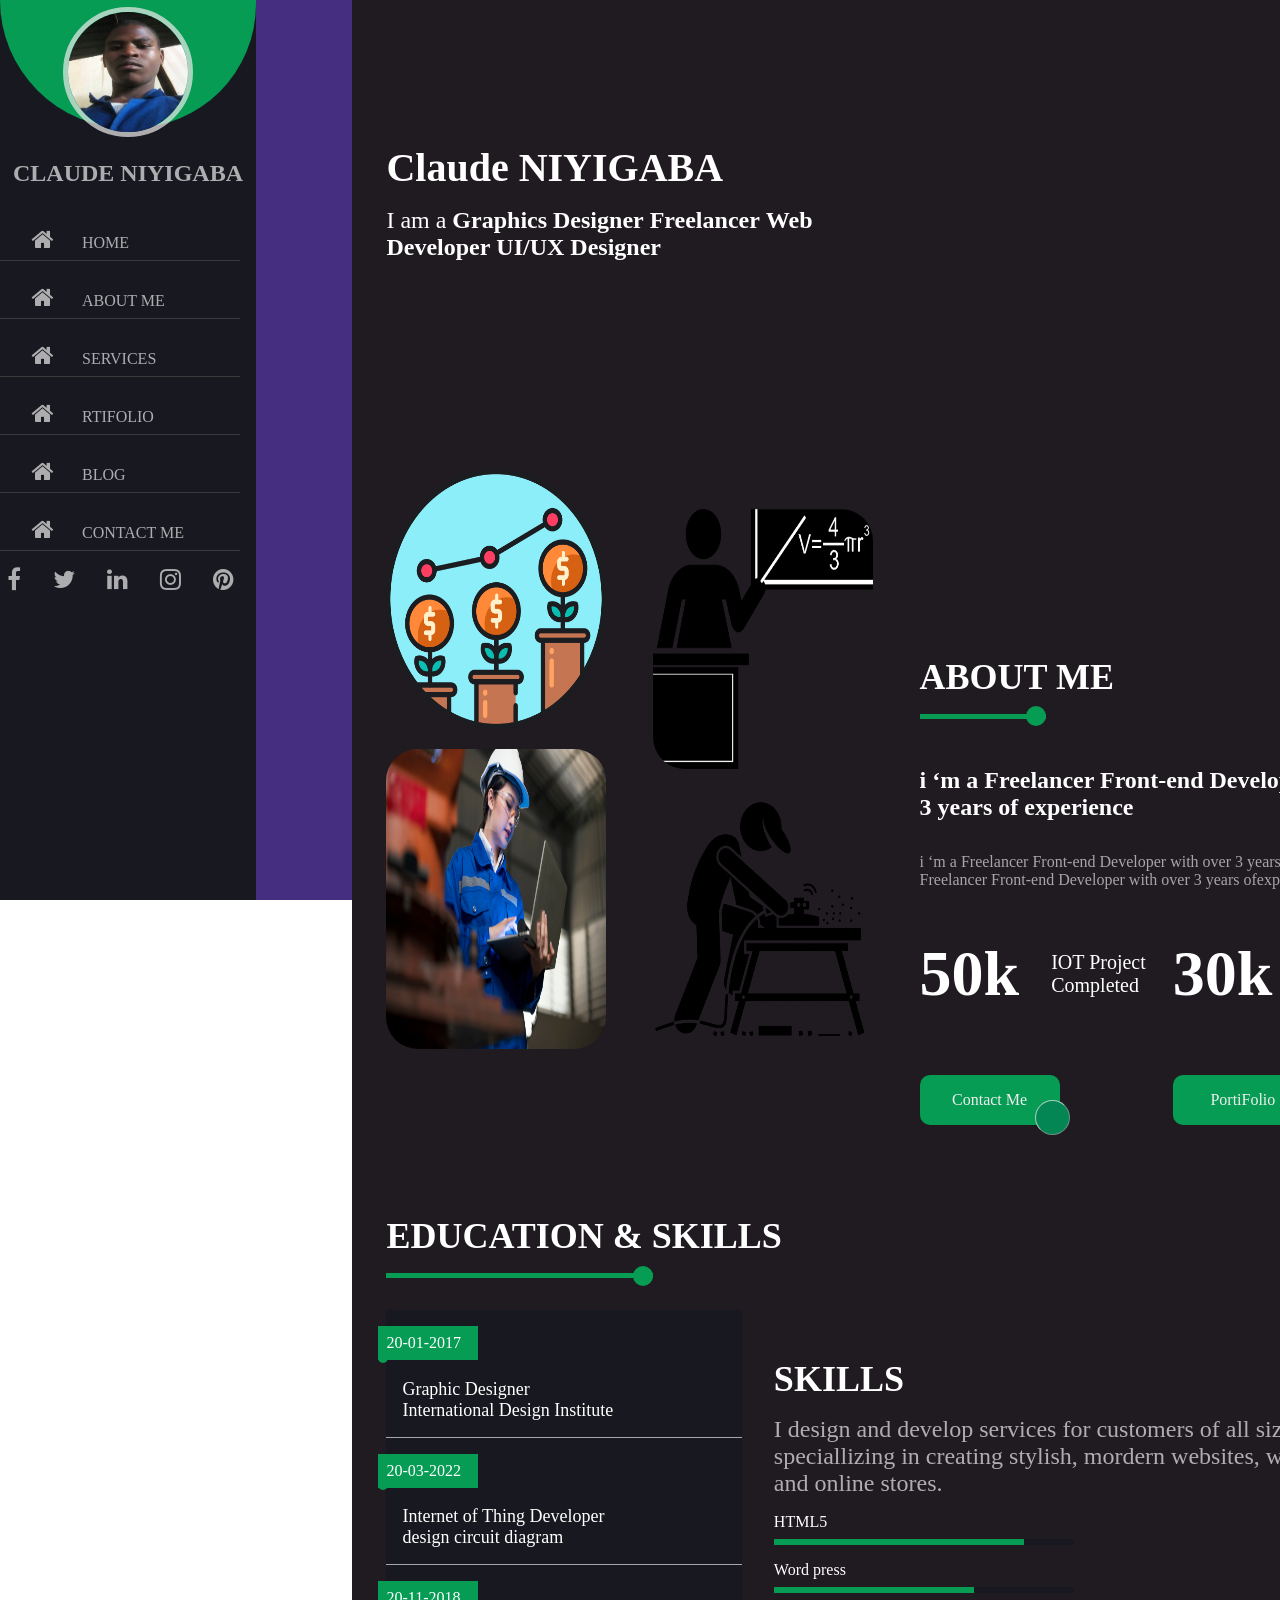
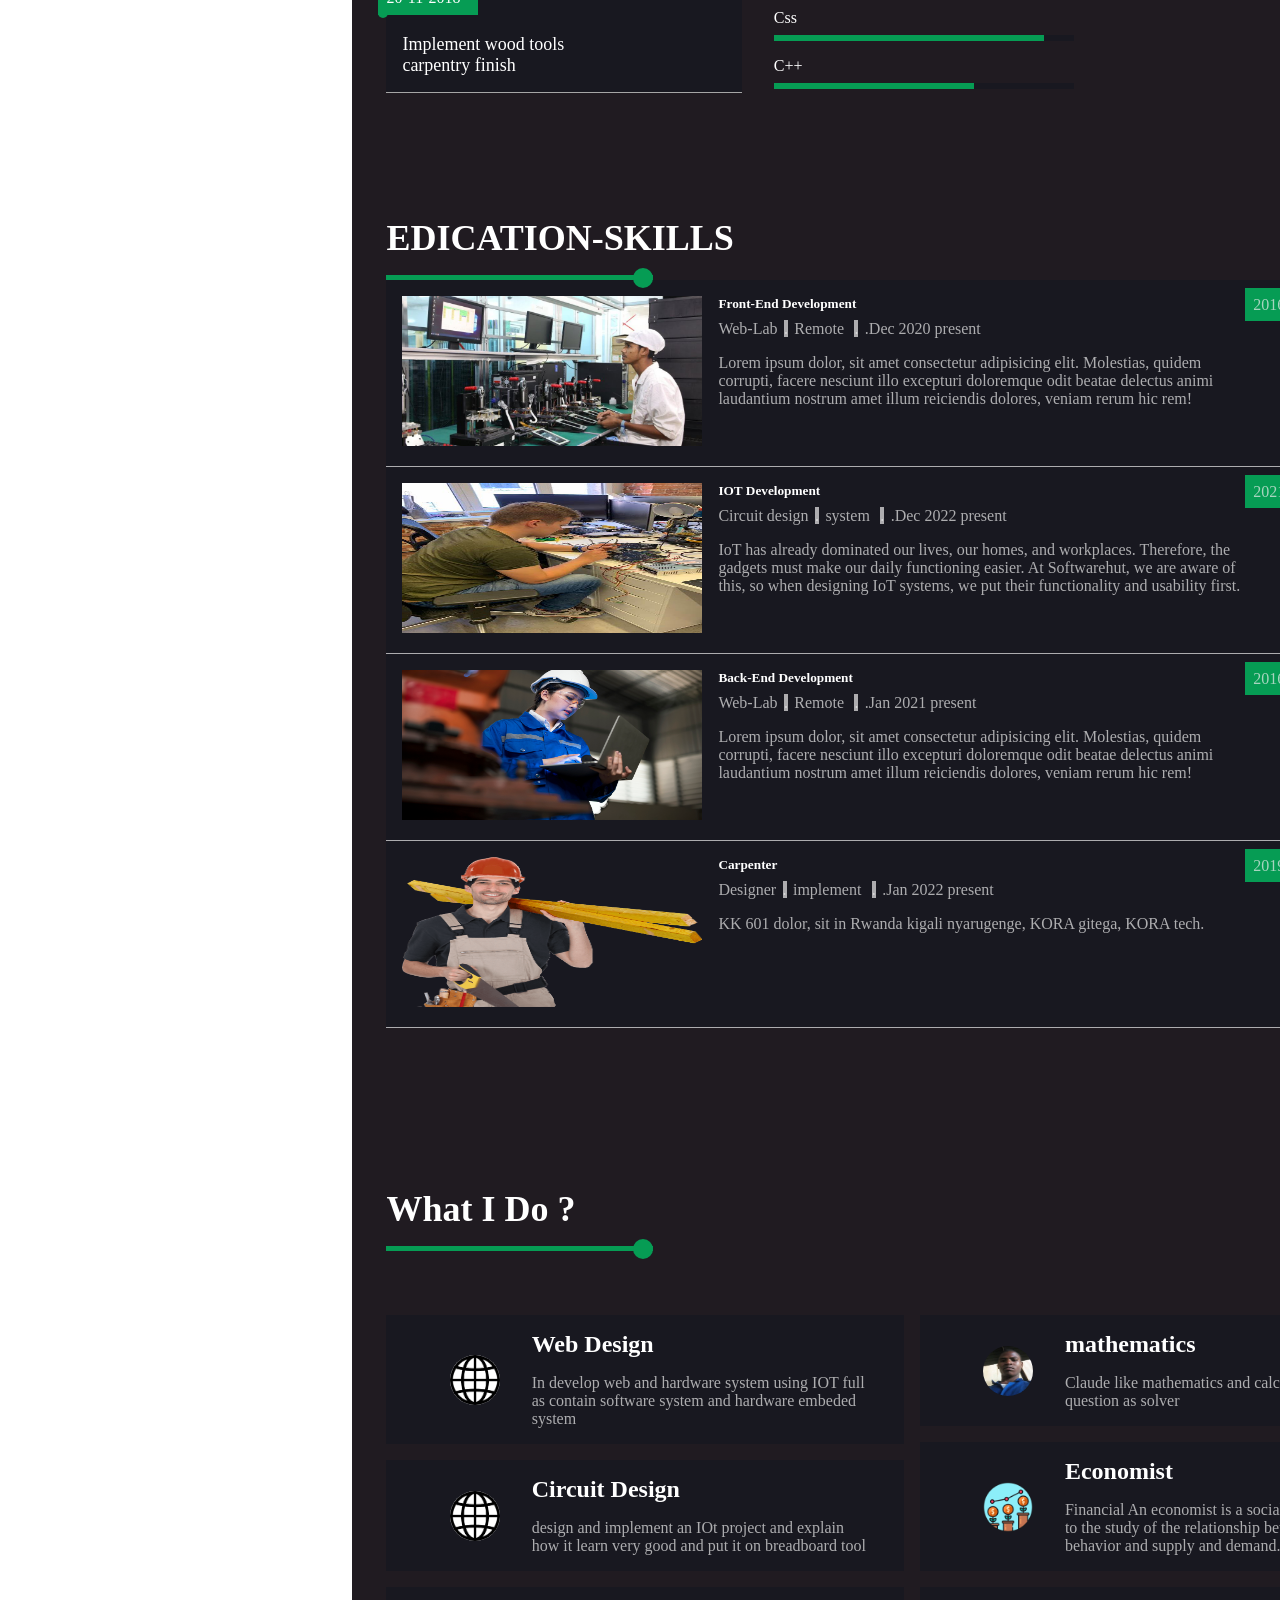
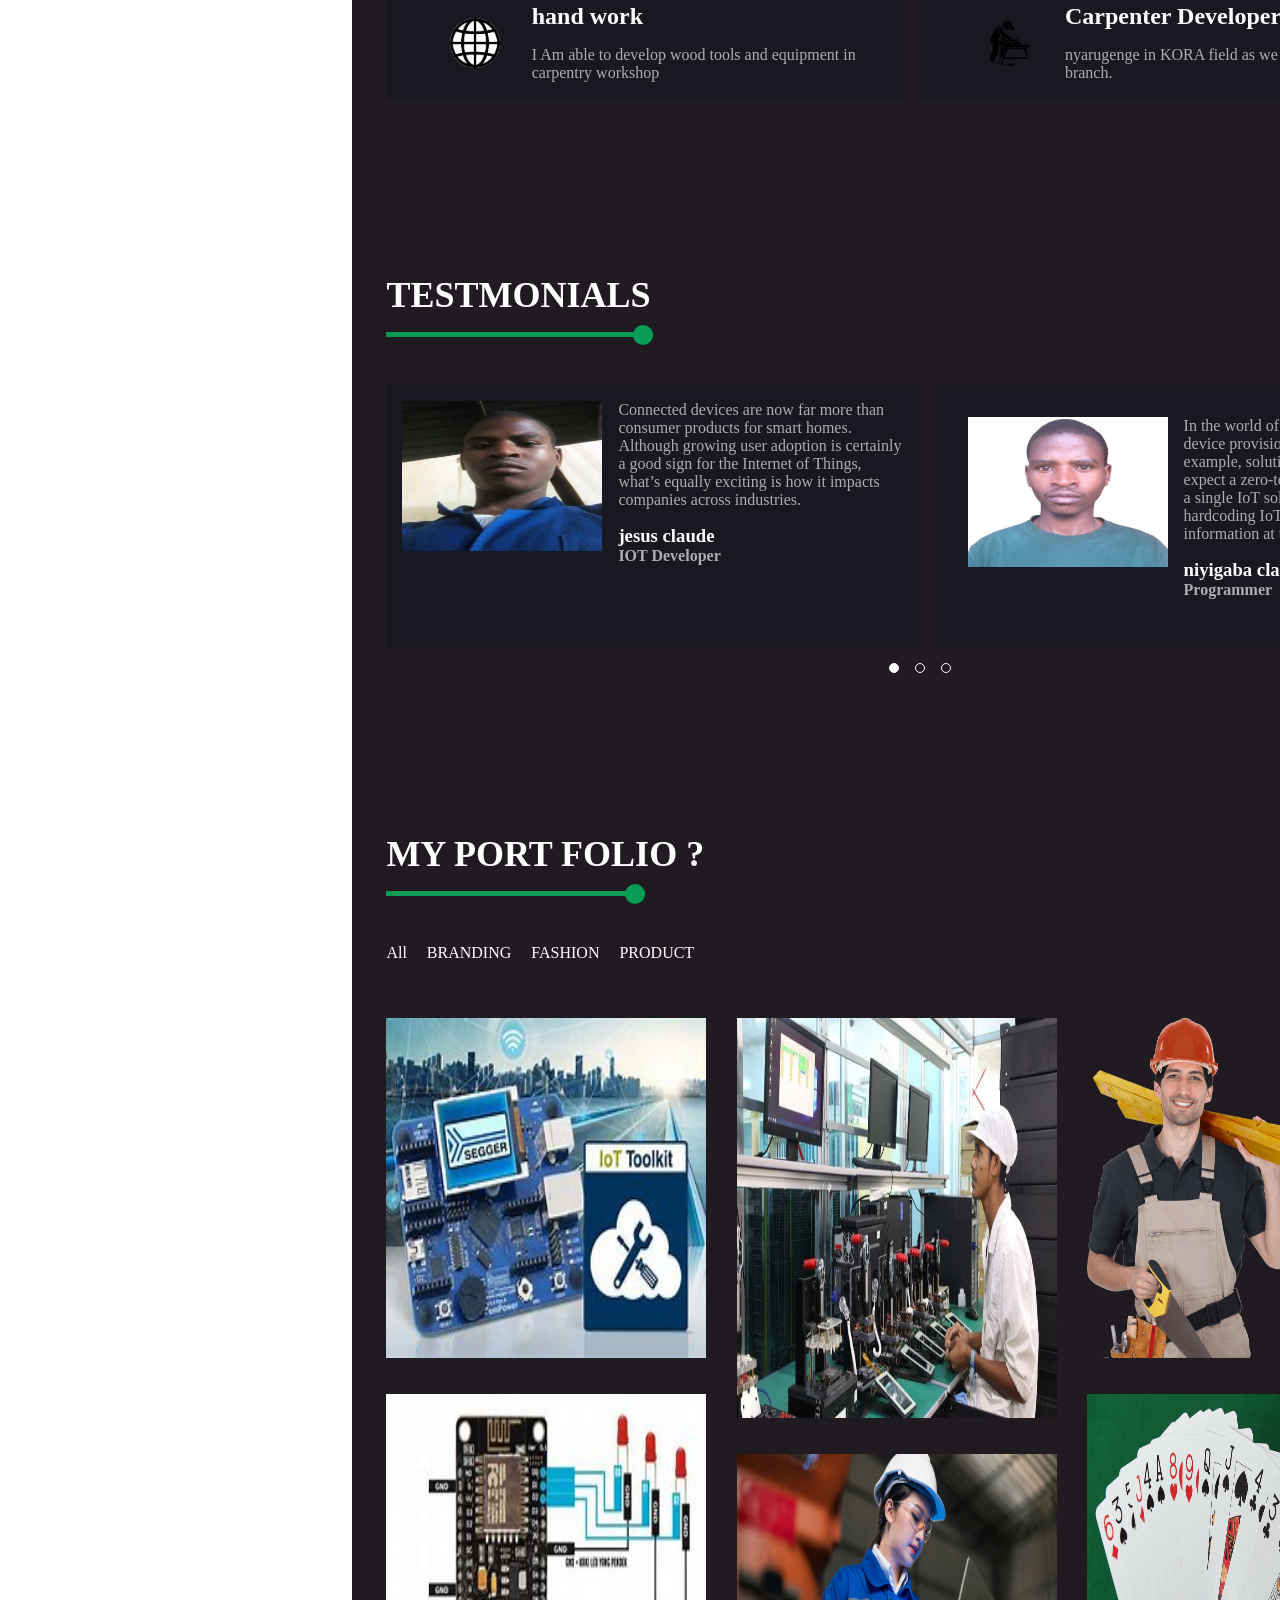
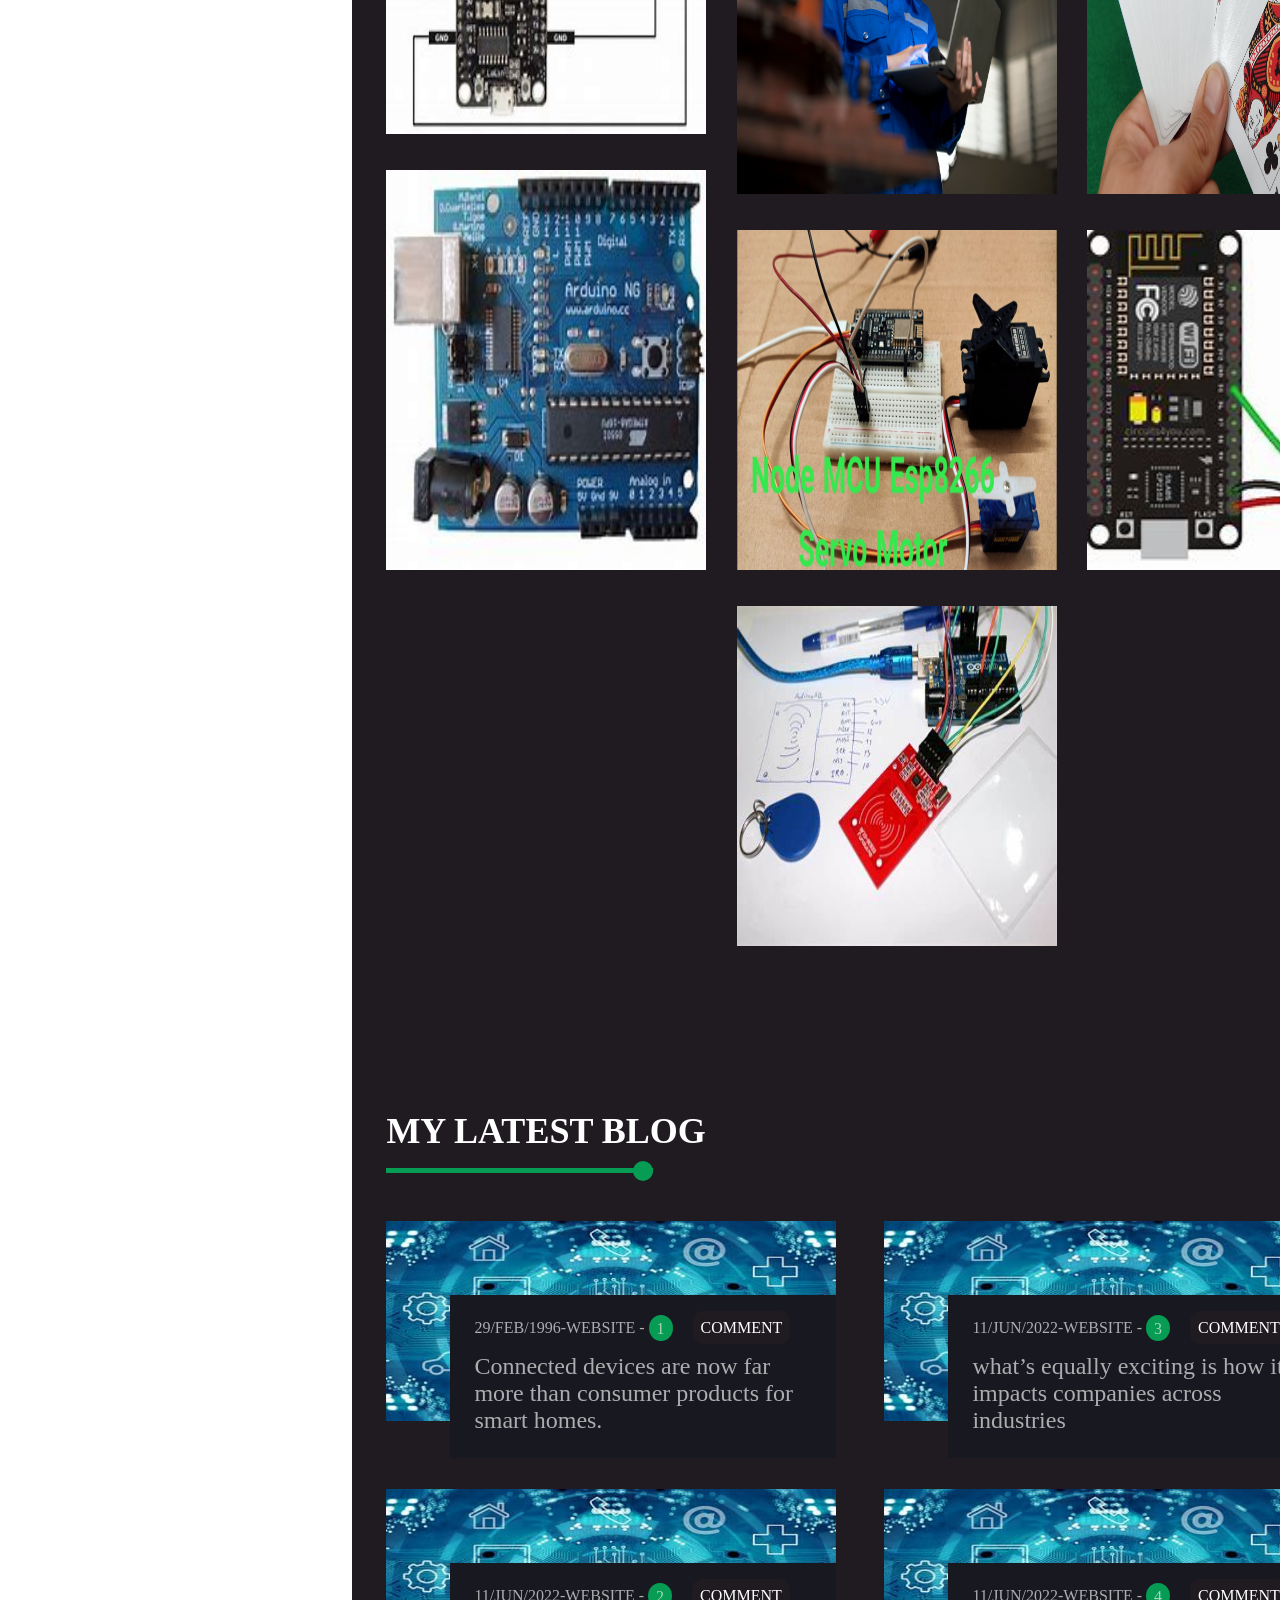
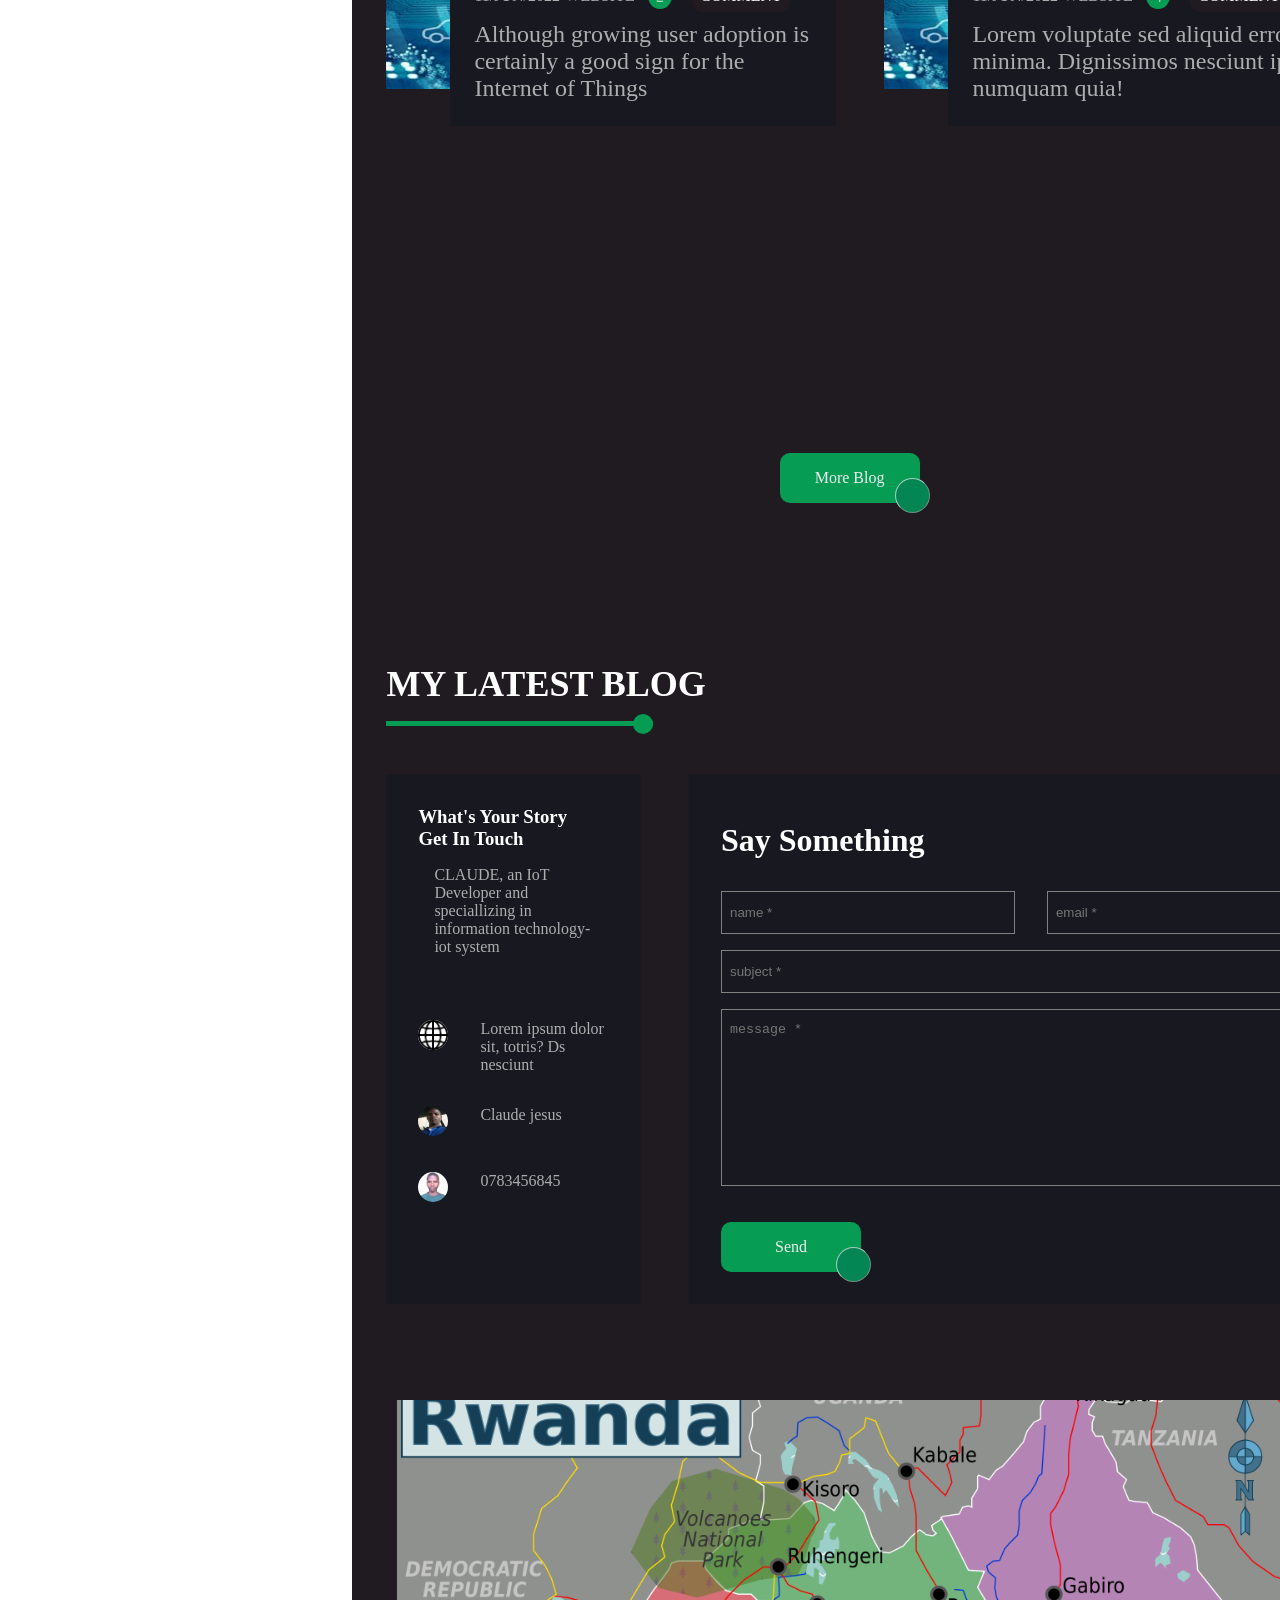
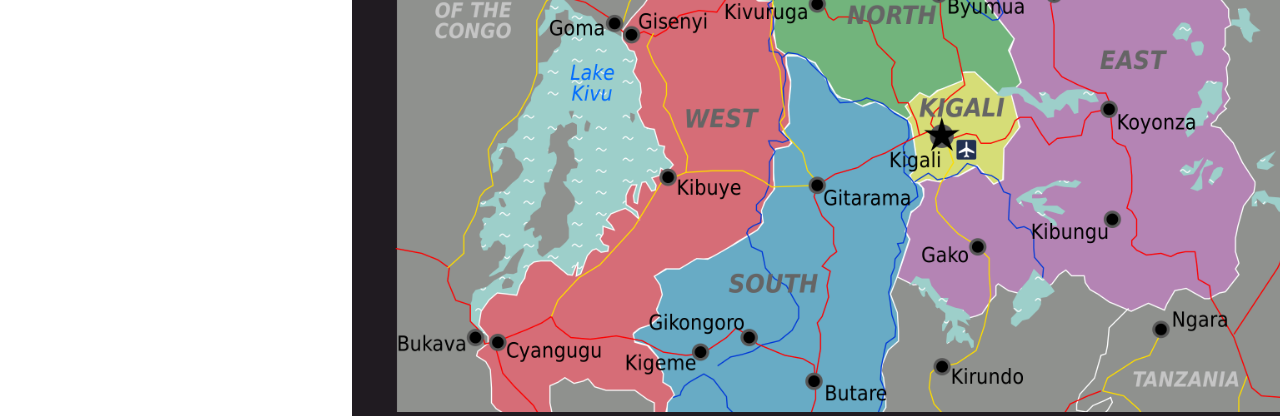
==== index.html @ 868ad2e8 "update cv" ====
<!DOCTYPE html>
<html lang="en">

<head>
    <meta charset="UTF-8">
    <meta http-equiv="X-UA-Compatible" content="IE=edge">
    <meta name="viewport" content="width=device-width, initial-scale=1.0">
    <link rel="stylesheet" href="https://cdnjs.cloudflare.com/ajax/libs/font-awesome/4.7.0/css/font-awesome.min.css">
    <link rel="stylesheet" href="./style.css">
    <title>Claude portifolio</title>
</head>

<body>
    <section class="all___Content__container">
        <aside class="sideBarContainer">
            <a href="#home___page">
            <div class="imageContainer">
                <img src="./resources/mmmm.jpg" alt="my profile" >
            </div>
           </a>
            <div class="profileName">
                <p>CLAUDE NIYIGABA</p>
            </div>
            <nav>
            <div class="homeButtonContainer menu">
                <a href="#home___page">
                    <i class="fa fa-home" style='font-size:24px'></i>
                    <span>HOME</span>
                </a>
            </div>
            <div class="homeButtonContainer menu">
                <a href="#about___page">
                    <i class="fa fa-home" style='font-size:24px'></i>
                    <span>ABOUT ME</span>
                </a>
            </div>
            <div class="homeButtonContainer menu">
                <a href="#whatIdo___page">
                    <i class="fa fa-home" style='font-size:24px'></i>
                    <span>SERVICES</span>
                </a>
            </div>
            <div class="homeButtonContainer menu">
                <a href="#myPortforial___page">
                    <i class="fa fa-home" style='font-size:24px'></i>
                    <span> RTIFOLIO</span>
                </a>
            </div>
            </div>
            <div class="homeButtonContainer menu">
                <a href="#my___blog">
                    <i class="fa fa-home" style='font-size:24px'></i>
                    <span>Blog</span>
                </a>
            </div>
            </div>
            <div class="homeButtonContainer menu">
                <a href="#contact_page">
                    <i class="fa fa-home" style='font-size:24px'></i>
                    <span>CONTACT ME</span>
                </a>
            </div>
        </nav>
        <nav>
            <div class="socialMediaContainer">
                <a href="#home___page" class="fa fa-facebook" title="join me with facebook"></a>
                <a href="#home___page" class="fa fa-twitter" title="join me with twitter"></a>
                <a href="#home___page" class="fa fa-linkedin" title="join me with linkedin"></a>
                <a href="#home___page" class="fa fa-instagram" title="join me with instagram"></a>
                <a href="#home___page" class="fa fa-pinterest" title="join me with pinterest"></a>
            </div>
        </nav>
        </aside>
        <section class="main___content">
             <!-- Home Section -->
            <section class="home--section" id="home___page">
                <div class="homePageContainer">
                    <div class="homeLeftContent">
                    
                        <div class="authorName">
                            <h1 class="mb-20">Claude <span>NIYIGABA</span></h1>
                        </div>
                        <div class="whatIdo">
                            <p class="cd-headline clip is-full-width">
                                <span>I am a </span>
                                <span class="cd-words-wrapper">
                                    <b class="is-visible">Graphics Designer</b>
                                    <b>Freelancer</b>
                                    <b>Web Developer</b>
                                    <b>UI/UX Designer</b>
                                </span>
                                </p>
                        </div>
                    
                    </div>
                   
                    
                </div>
            </section>
            <!-- About Me Section -->
            <section class="aboutMe--section-container" id="about___page">
                <section class="aboutMe--section">
                <div class="aboutMeLeftSide">
                    <div class="firstPart">
                        <img src="./resources/economy-growth.png" alt="Image1">
                        <img src="./resources/technology-iot.jpg" alt="Image2" id="has-high-height">
                    </div>
                    <div class="secondPart">
                        <img src="./resources/teacher-mathematic.webp" alt="Image3">
                        <img src="./resources/carpent_icon.png" alt="Image4">
                    </div>
                </div>
                <div class="aboutMeRightSide">
                <header>
                   <div class="headerContainer">
                     <h1>ABOUT ME</h1>
                     <div><div></div></div>
                   </div>
                </header>
                   <div class="aboutMeSecondHeading">
                    <p>i ‘m a Freelancer Front-end
                        Developer with over 3 years of experience</p>
                   </div>
                   <div class="aboutMeContent">
                    <p>i ‘m a Freelancer Front-end Developer with over 3 years ofexperience i ‘m a Freelancer Front-end Developer with over 3 years ofexperience</p>
                   </div>
                   <div class="completedProjectContainer">
                    <div class="fistProject cardContainer-completed">
                         <p class="number">
                            50k 
                         </p>
                         <p class="value">
                            IOT Project Completed
                         </p>
                    </div>
                    <div class="secondProject cardContainer-completed">
                        <p class="number">
                            30k 
                         </p>
                         <p class="value">
                            Circuit Design Completed
                         </p>
                    </div>

                   </div>
                   <div class="buttonsContainer">
                    <button class=" button" role="button">Contact Me</button>
                    <button class=" button" role="button">PortiFolio</button>
                   </div>
                </div>
            </section>

            <!-- ......About Me Sub-Section -->
            <section class="aboutMe--section-skills">
                <div class="headerContainer">
                    <h1>EDUCATION & SKILLS</h1>
                    <div><div></div></div>
                </div>
                <div class="skillsContentContainer">
                <div class="skill--LeftContentContainer">
                    <div class="dateAndTimeContainer">
                        <div class="dateAndTime">
                            <p>20-01-2017</p>
                            <div></div>
                        </div>
                        <div class="dateContentHeader">
                            <p class="header">Graphic Designer</p>
                            <p class="content">International Design Institute</p>
                        </div>
                    </div>
                    <div class="dateAndTimeContainer">
                        <div class="dateAndTime">
                            <p>20-03-2022</p>
                            <div></div>
                        </div>
                        <div class="dateContentHeader">
                            <p class="header">Internet of Thing Developer</p>
                            <p class="content">design circuit diagram</p>
                        </div>
                    </div>
                    <div class="dateAndTimeContainer">
                        <div class="dateAndTime">
                            <p>20-11-2018</p>
                            <div></div>
                        </div>
                        <div class="dateContentHeader">
                            <p class="header">Implement wood tools</p>
                            <p class="content">carpentry finish</p>
                        </div>
                    </div>
                </div>
                <div class="skill--RightContentContainer">
                    <h1 class="header">SKILLS</h1>
                     <p class="skillsContent">I design and develop services for customers of
                        all sizes, speciallizing in creating stylish,
                        mordern websites, web services and
                        online stores. 
                    </p>
                    <div class=" progressContainer" >
                        <p>HTML5</p>
                        <div><div  id="html5"></div></div>
                    </div>
                    <div class="progressContainer">
                        <p>Word press</p>
                        <div><div id="Wordpress"></div></div>
                    </div>
                    <div class=" progressContainer">
                        <p>Css</p>
                        <div><div id="Css"> </div></div>
                    </div>
                  
                    <div class=" progressContainer">
                        <p>C++</p>
                        <div><div id="JavaScript"></div></div>
                    </div>
                </div>
                </div>
            </section>
      <!-- ......About Me Sub-Section -->
      <section  class="aboutMe--section-edication">

        <div class="headerContainer">
            <h1>EDICATION-SKILLS</h1>
            <div><div></div></div>
          </div>
          <div class="aboutMeEdicationContent">
            <div class="card">
                <div class="leftAboutMeEdicationContainer">
                    <img src="./resources/iot_technician.jpg" alt="About Me image">
                </div>
                <div class="rightSideAboutMeEdicationContainer">
                    <div class="rightSideMainContent">
                        <h1>Front-End Development</h1>
                        <nav>
                            <div class="contentContainerApart1">
                                <span >Web-Lab</span><span class="divider">.</span><span>Remote</span> <span class="divider">.</span>.<span></span><span>Dec 2020 present</span>
                            </div>
                            <div class="contentContainerApart2">
                                <p>
                                    Lorem ipsum dolor, sit amet consectetur adipisicing elit. Molestias, quidem corrupti, facere nesciunt illo excepturi doloremque odit beatae delectus animi laudantium nostrum amet illum reiciendis dolores, veniam rerum hic rem!
                                </p>

                            </div>

                        </nav>
                    </div>
                    <article >
                        <span class="spanContainer">2016-2018</span>
                    </article>
                </div>
            </div>
          </div>
          <div class="aboutMeEdicationContent">
            <div class="card">
                <div class="leftAboutMeEdicationContainer">
                    <img src="./resources/Rectangle 31 (2).jfif" alt="About Me image">
                </div>
                <div class="rightSideAboutMeEdicationContainer">
                    <div class="rightSideMainContent">
                        <h1>IOT  Development</h1>
                        <nav>
                            <div class="contentContainerApart1">
                                <span >Circuit design</span><span class="divider">.</span><span>system</span> <span class="divider">.</span>.<span></span><span>Dec 2022 present</span>
                            </div>
                            <div class="contentContainerApart2">
                                <p>
                                    IoT has already dominated our lives, our homes, and workplaces. Therefore, the gadgets must make our daily functioning easier. At Softwarehut, we are aware of this, so when designing IoT systems, we put their functionality and usability first.
                                </p>

                            </div>

                        </nav>
                    </div>
                    <article >
                        <span class="spanContainer">2021-2022</span>
                    </article>
                </div>
            </div>
          </div>
          <div class="aboutMeEdicationContent">
            <div class="card">
                <div class="leftAboutMeEdicationContainer">
                    <img src="./resources/technology-iot.jpg" alt="About Me image">
                </div>
                <div class="rightSideAboutMeEdicationContainer">
                    <div class="rightSideMainContent">
                        <h1>Back-End Development</h1>
                        <nav>
                            <div class="contentContainerApart1">
                                <span >Web-Lab</span><span class="divider">.</span><span>Remote</span> <span class="divider">.</span>.<span></span><span>Jan 2021 present</span>
                            </div>
                            <div class="contentContainerApart2">
                                <p>
                                    Lorem ipsum dolor, sit amet consectetur adipisicing elit. Molestias, quidem corrupti, facere nesciunt illo excepturi doloremque odit beatae delectus animi laudantium nostrum amet illum reiciendis dolores, veniam rerum hic rem!
                                </p>

                            </div>

                        </nav>
                    </div>
                    <article >
                        <span class="spanContainer">2016-2019</span>
                    </article>
                </div>
            </div>
          </div>
          <div class="aboutMeEdicationContent">
            <div class="card">
                <div class="leftAboutMeEdicationContainer">
                    <img src="./resources/carpentry technician.png" alt="About Me image">
                </div>
                <div class="rightSideAboutMeEdicationContainer">
                    <div class="rightSideMainContent">
                        <h1>Carpenter</h1>
                        <nav>
                            <div class="contentContainerApart1">
                                <span >Designer</span><span class="divider">.</span><span>implement</span> <span class="divider">.</span>.<span></span><span>Jan 2022 present</span>
                            </div>
                            <div class="contentContainerApart2">
                                <p>
                                    KK 601 dolor, sit in Rwanda kigali nyarugenge, KORA gitega, KORA tech.
                                </p>

                            </div>

                        </nav>
                    </div>
                    <article >
                        <span class="spanContainer">2019-2020</span>
                    </article>
                </div>
            </div>
          </div>
          
        </section>
            </section>
            <!-- What I Do Section -->
            <section class="whatIDo--section-container" id="whatIdo___page">
         <header>
            <div class="headerContainer">
                <h1>What I Do ?</h1>
                <div><div></div></div>
            </div>
         </header>
         <section>
            <div class="whatIDoContentContainer">
              
                <div class="rightWhatIDo">
                    <div class="RightcontentContainer">
                   <div class="leftSide">
                    <div class="contentContainer">
                        <div class="iconConatiner">
                            <img src="./resources/myIcon.png" alt="my Icontainer">
                       </div>
                       <div>
                        <h1>Web Design</h1>
                        <p>In develop web and hardware system using IOT full as contain software system and hardware embeded system  </p>
                       </div>
                    </div>
                    <div class="contentContainer">
                        <div class="iconConatiner">
                            <img src="./resources/myIcon.png" alt="my Icontainer">
                       </div>
                       <div>
                        <h1>Circuit Design</h1>
                         <p>design and implement an IOt project and explain how it learn very good and put it on breadboard tool</p>
                        </div>
                    </div>
                    <div class="contentContainer">
                        <div class="iconConatiner">
                            <img src="./resources/myIcon.png" alt="my Icontainer">
                       </div>
                       <div>
                        <h1>hand work</h1>
                        <p>I Am able to develop wood tools and equipment in carpentry workshop</p>
                    </div>
                    </div>
                   </div>
                   <div class="rigthSide">
                    <div class="contentContainer">
                        <div class="iconConatiner">
                            <img src="./resources/mmmm.jpg" alt="my Icontainer">
                       </div>
                       <div>
                        <h1>mathematics </h1>
                        <p> Claude like mathematics and calculate all possible question as solver</p>
                    </div>
                    </div>
                    <div class="contentContainer">
                        <div class="iconConatiner">
                            <img src="./resources/economy-growth.png" alt="my Icontainer">
                       </div>
                       <div>
                        <h1>Economist</h1>
                        <p>Financial An economist is a social scientist devoted to the study of the relationship between human behavior and supply and demand. How It Works.
                             <!-- The study of economics is generally divided into two areas: microeconomics and macroeconomics. Microeconomics is the study of individual company and consumer behavior. -->
                            </p>
                    </div>
                    </div>
                    <div class="contentContainer">
                        <div class="iconConatiner">
                            <img src="./resources/carpent_icon.png" alt="my Icontainer">
                       </div>
                       <div>
                        <h1>Carpenter Developer</h1>
                        <p>nyarugenge in KORA field as we work with gisozi branch.</p>
                    </div>
                    </div>
                   </div>
                   

                </div>
                </div>
            </div>
            <section class="whatIDo--Tesmony">
                <div class="testmony">
                    <header>
                        <div class="headerContainer">
                            <h1>TESTMONIALS</h1>
                            <div><div></div></div>
                        </div>
                    </header>
                    <section class="testmonialContainer" >
                        <div class="leftTestmonialContent">
                                 <div class="imageTestMonialContainer">
                                     <img src="./resources/mmmm.jpg" alt="Tetmonial Image">

                                 </div>
                                 <div class="testMonialContetContainer">
                                    <!-- <p>Lorem, ipsum dolor sit amet consectetur adipisicing elit. Possimus et explicabo magnam nobis iste, necessitatibus hic inventore obcaecati harum, ratione non reiciendis.</p> -->
                                    <p>Connected devices are now far more than consumer products for smart homes. Although growing user adoption is certainly a good sign for the Internet of Things, what’s equally
                                         exciting is how it impacts companies across industries.</p>
                                    <h3>jesus claude</h3>
                                    <h4>IOT Developer</h4>
                                 </div>
                        </div>
                        <div class="rightTesmonialConent">
                            <div class="leftTestmonialContent">
                                <div class="imageTestMonialContainer">
                                    <img src="./resources/iot programmer.jpeg" alt="Tetmonial Image">

                                </div>
                                <div class="testMonialContetContainer">
                                   <p>In the world of IoT, there’re many device provisioning scenarios. For example, solution providers would expect a zero-touch provisioning to a single IoT
                                     solution without hardcoding IoT Hub connection information at the factory.</p>
                                   <h3>niyigaba claude</h3>
                                   <h4>Programmer</h4>
                                </div>
                       </div>
                        </div>
                    </section>

                </div>
                <div class="controlButtons">
                    <div class="firstTestmony navigation"></div>
                    <div class="secondTestmony navigation"></div>
                    <div class="thirdTestmony navigation"></div>

                </div>
            </section>
         </section>
           </section>
           <!-- PortFoliar Section -->
           <section class="MyPortiforial--section-container" id="myPortforial___page">
            <header>
                <div class="headerContainer">
                    <h1>MY PORT FOLIO ?</h1>
                    <div><div></div></div>
                </div>
             </header>
             <section>
                <nav id="portfoliarNavigation" >
                    <a href="#all">All</a>
                    <a href="#branding">BRANDING</a>
                    <a href="#">FASHION</a>
                    <a href="#">PRODUCT</a>
                </nav>

                <div class="portfoliaContentContainer" id="all">
                    <div class="firstConternt" id="firstContentContiner">
                       <div class="imagePortiforialContainer longLenht">
                        <img src="./resources/tool.jfif" alt="my Image">
                       </div>
                       <div class="imagePortiforialContainer ">
                        <img   src="./resources/nodemcu.jfif" alt="my Image" >
                       </div>
                       <div class="imagePortiforialContainer ">
                        <img src="./resources/arduino.jfif" alt="my Image" style="height: 400px;">
                       </div>
                    </div>
                    <div class="firstConternt">
                        <div class="imagePortiforialContainer ">
                         <img src="./resources/iot_technician.jpg" alt="my Image" style="height: 400px;">
                        </div>
                        <div class="imagePortiforialContainer ">
                         <img src="./resources/technology-iot.jpg" alt="my Image">
                        </div>
                        <div class="imagePortiforialContainer ">
                            <img src="./resources/servo.jfif" alt="my Image">
                           </div>
                        <div class="imagePortiforialContainer ">
                         <img    src="./resources/rfid.jfif" alt="my Image" class="longLenht">
                        </div>
                     </div>
                     <div class="firstConternt">
                        <div class="imagePortiforialContainer ">
                         <img    src="./resources/carpentry technician.png" alt="my Image" >
                        </div>
                        <div class="imagePortiforialContainer longLenht">
                         <img src="./resources/play card.jfif" alt="my Image" style="height: 400px;">
                        </div>
                        <div class="imagePortiforialContainer ">
                         <img src="./resources/dht.jfif" alt="my Image" >
                        </div>
                     </div>
                </div>

             </section>
           </section>
           <!-- Latest Blog Section -->
           <section class="myLatestBrog--section-container" id="my___blog">
            <header>
                <div class="headerContainer">
                    <h1>MY LATEST BLOG</h1>
                    <div><div></div></div>
                </div>
             </header>
             <section class="blog--content-container">
              <div class="BlogContentContainer">
                <div class="leftPart">
                <div class="imageBlogContainer">
                    <img src="./resources/iot.jfif" alt="blogImage Content">
                    <div class="contentBlogContainer">
                        <p>29/FEB/1996-WEBSITE - <span class="numberOfComent">1</span>  <span class="comment"> COMMENT </span></p>
                        <p class="blogContent">Connected devices are now far more than consumer products for smart homes.</p>
                    </div>
                </div>
                <div class="imageBlogContainer">
                    <img src="./resources/iot.jfif" alt="blogImage Content">
                    <div class="contentBlogContainer">
                        <p>11/JUN/2022-WEBSITE - <span class="numberOfComent">2</span>  <span class="comment"> COMMENT </span></p>
                        <p class="blogContent"> Although growing user adoption is certainly a good sign for the Internet of Things</p>
                    </div>
                </div>
            </div>
            <div class="rightPart">
                <div class="imageBlogContainer">
                    <img src="./resources/iot.jfif" alt="blogImage Content">
                    <div class="contentBlogContainer">
                        <p>11/JUN/2022-WEBSITE - <span class="numberOfComent">3</span>  <span class="comment"> COMMENT </span></p>
                        <p class="blogContent"> what’s equally exciting is how it impacts companies across industries</p>
                    </div>
                </div>
                <div class="imageBlogContainer">
                    <img src="./resources/iot.jfif" alt="blogImage Content">
                    <div class="contentBlogContainer">
                        <p>11/JUN/2022-WEBSITE - <span class="numberOfComent">4</span>  <span class="comment"> COMMENT </span></p>
                        <p class="blogContent">Lorem   voluptate sed aliquid error minima. Dignissimos nesciunt ipsa numquam quia!</p>
                    </div>
                </div>
            </div>
                
              </div>
            
          </div>
             </section>
             <div class="buttonBlogContainer">
                <div class="buttonsContainer">
                    <button class=" button" role="button">More Blog</button>
                   </div>
             </div>

           </section>
           <!-- Contant Me Section -->
           <section class="contact--section-container" id="contact_page" >
            <header >
                <div class="headerContainer">
                    <h1>MY LATEST BLOG</h1>
                    <div><div></div></div>
                </div>
             </header>
          <section class="contact--container">
             <article>
               <div class="headerContentArticle">
                <h3>What's Your Story</h3>
                <h3>Get In Touch</h3>
               </div>
               <div class="firstContentContainer">
                <p>CLAUDE, an IoT Developer and speciallizing in information technology-iot system
                </p> 
               </div>
               <div class="secondContentContainer">
                <div class="menuContent">
                <div class="iconContactContainer">
                    <img src="./resources/myIcon.png" alt="Icon">
                </div>
                <div class="asideContactContainer">
                    <p>Lorem ipsum dolor sit,   totris? Ds nesciunt</p>

               </div>
            </div>
            <div class="menuContent">
                <div class="iconContactContainer">
                    <img src="./resources/mmmm.jpg" alt="Icon">
                </div>
                <div class="asideContactContainer">
                    Claude jesus
                </div>
            </div>
            <div class="menuContent">
                <div class="iconContactContainer">
                    <img src="./resources/iot programmer.jpeg" alt="Icon">
                </div>
                <div class="asideContactContainer">
                   0783456845
                </div>
            </div>
               </div>
             </article>

             <aside>
                <h1>Say Something</h1>

                <form action="#home__page">
                    <div class="basicAdress">
                        <div class="fullName">
                            <input type="text" name="fullName" id="fullName" placeholder="name *">
                        </div>
                        <div class="email">
                            <input type="email" name="email" id="email" placeholder="email *">
                        </div>
                    </div>
                    <div class="subject">
                        <input type="text" name="subject" id="subject" placeholder="subject *" >
                    </div>

                    <div class="textMessage">
                        <textarea name="textMessage" id="textMessage" cols="30" rows="10" placeholder="message *"></textarea>
                    </div>
                    <div class="buttonsContainer">
                      
                        <button class=" button" role="button">Send </button>
                
                    </div>

                </form>
             </aside>
            </section>

             <section class="mapContainer">
            
                  <div class="mapContentContainer">
                    <img src="./resources/2560px-Map_of_Rwanda.svg.png" alt="map container">
                  </div>
                </frame>
             </section>
           </section>


    </section>
</body>
<script src="./index.js"></script>

</html>
---- style.css ----
/*===== GOOGLE FONTS =====*/
@import url("https://fonts.googleapis.com/css2?family=Poppins:wght@400;500;600&display=swap");

/*===== VARIABLES CSS =====*/

:root {
  --header-height: 3rem;
  /*========== Colors ==========*/
  --primary-color: #069c54;
  --primary-color-alt: #048654;
  --bg__dark_primary: #181820;
  --bg__dark_secondary: #201b21;
  --text-color-dark: rgba(237, 236, 236, 0.7);
  --text-pick-color: #fff;
  --text-color-light: #a6a6a6;
  --background-color: #fbfefd;
  --border-dark-color: rgba(75, 75, 75, 0.7);
  --hovering-text-color: ##ffffff;

  /*========== Font and typography ==========*/
  --body-font: "Poppins", sans-serif;
  --biggest-font-size: 2rem;
  --h1-font-size: 1.5rem;
  --h2-font-size: 1.25rem;
  --h3-font-size: 1rem;
  --normal-font-size: 0.938rem;
  --small-font-size: 0.813rem;
  --smaller-font-size: 0.75rem;

  /*========== Font weight ==========*/
  --font-medium: 500;
  --font-semi-bold: 600;

  /*========== Margenes ==========*/
  --mb-1: 0.5rem;
  --mb-2: 1rem;
  --mb-3: 1.5rem;
  --mb-4: 2rem;
  --mb-5: 2.5rem;
  --mb-6: 3rem;

  /*========== z index ==========*/
  --z-tooltip: 10;
  --z-fixed: 100;
}

@media screen and (min-width: 768px) {
  :root {
    --biggest-font-size: 4rem;
    --h1-font-size: 2.25rem;
    --h2-font-size: 1.5rem;
    --h3-font-size: 1.25rem;
    --normal-font-size: 1rem;
    --small-font-size: 0.875rem;
    --smaller-font-size: 0.813rem;
  }
}

/*========== BASE ==========*/
*,
::before,
::after {
  box-sizing: border-box;
  margin: 0%;
  padding: 0%;
  text-decoration: none;
}

html {
  scroll-behavior: smooth;
  overflow-x:hidden; overflow-y: scroll;
}

/*Design layout schema*/

.all___Content__container { 
 display: grid;
 grid-template-columns: 1fr 4fr;
 width: 100%;
 height: 100vh;
 gap: 3rem;
 background-color:rgb(69, 45, 128);
}

/*Side bar Container */

.sideBarContainer {
  width: 20%;
  background-color: var(--bg__dark_primary);
  color: var(--text-color-dark);
  padding: 0rem 0rem 1rem 0rem;
  height: 100vh;
  position:fixed;
}

.imageContainer {
  background-color: var(--primary-color);
  display: flex;
  justify-content: center;
  align-items: center;
  border-radius: 0px 0px 182px 188px;
  padding: 4rem 0rem;
  position: relative;
}
.imageContainer img {
  width: 130px;
  height: 130px;
  border-radius: 50%;
  border: 5px solid var(--text-color-dark);
  position: absolute;
  /* left: 26.01%;
right: 29.82%; */
  top: 5.73%;
  bottom: 76.95%;
}
.profileName {
  display: flex;
  justify-content: center;
  align-items: center;
  padding: 2rem 0rem;
}
.profileName p {
  font-size: x-large;
  font-weight: 900;
}
.menu {
  display: flex;
  flex-direction: column;
}
.menu a {
  color: var(--text-color-dark);
  margin-bottom: 1rem;
  padding: 0.5rem 2rem;
  text-transform: uppercase;
  text-decoration: none;
  border-bottom: 1px solid var(--border-dark-color);
}
.menu a:hover {
  background-color: var(--bg__dark_secondary);
  color: var(--primary-color);
}

.menu a span {
  margin-left: 1.5rem;
}
.socialMediaContainer {
  display: flex;
  justify-content: center;
  align-items: center;
  gap: 1rem;
}
.socialMediaContainer .fa {
  font-size: 1.5rem;
  text-decoration: none;
  color: var(--text-color-dark);
}
.socialMediaContainer .fa:hover {
  background-color: var(--text-color-dark);
  border-radius: 50%;
  color: var(--primary-color);
  padding: 0.5rem;
}

/*HOME SECTION CSS
===================================================
===========================================================*/
/*HOME Left Side Css Design*/
.main___content {
  width: 80%;
  scroll-behavior: none;
  padding-left: 2.5%;
  margin-left: 22rem;
  
  background-color: var(--bg__dark_secondary);
}
.home--section .homePageContainer {
  display: grid;
  grid-template-columns: 1fr 1fr;
}
.homeLeftContent {
  padding: 8rem 0rem;
  color: var(--text-pick-color);
}
.homeLeftContent .wellcomeNote {
  font-size: 1.5rem;
  margin-top: 2rem;
  padding: 1rem 0rem;
  font-weight: 700;
}
.homeLeftContent .authorName {
  font-size: 2.5rem;
  padding: 1rem 0rem;
  font-weight: 900;
}
.homeLeftContent .whatIdo {
  font-size: 1.5rem;
}

.homeLeftContent .homeContentDescreption p {
  padding: 2rem 0rem;
  font-size: 1.3rem;
}

/* CSS Button Design*/
.button {
  all: unset;
  width: 100px;
  height: 30px;
  font-size: 16px;
  background: transparent;
  border: none;
  position: relative;
  color: #f0f0f0;
  cursor: pointer;
  z-index: 1;
  padding: 10px 20px;
  display: flex;
  align-items: center;
  justify-content: center;
  white-space: nowrap;
  user-select: none;
  -webkit-user-select: none;
  touch-action: manipulation;
}

.button::after,
.button::before {
  content: "";
  position: absolute;
  bottom: 0;
  right: 0;
  z-index: -99999;
  transition: all 0.4s;
}

.button::before {
  transform: translate(0%, 0%);
  width: 100%;
  height: 100%;
  background: var(--primary-color);
  border-radius: 10px;
}

.button::after {
  transform: translate(10px, 10px);
  width: 35px;
  height: 35px;
  background: var(--primary-color-alt);
  backdrop-filter: blur(5px);
  -webkit-backdrop-filter: blur(5px);
  border-radius: 50px;
  border: 1px outset var(--text-color-dark);
}

.button:hover::before {
  transform: translate(5%, 20%);
  width: 110%;
  height: 110%;
}

.button:hover::after {
  border-radius: 10px;
  transform: translate(0, 0);
  width: 100%;
  height: 100%;
}

.button:active::after {
  transition: 0s;
  transform: translate(0, 5%);
}
/*HOME Right Side Css Design*/
.homeRightContainer .toggleChangeThem {
  display: flex;
  justify-content: end;
  align-items: flex-end;
  /* width: 50px;
    height: 50px; */
}
.homeRightContainer .toggleChangeThem .iconContainerMoon {
  background-color: var(--text-color-light);
  margin: 3rem 3rem 2rem 1rem;
  display: flex;
  justify-content: center;
  align-items: center;
  border-radius: 50%;
  padding: 1rem;
  width: 50px;
  height: 50px;
  position: relative;
  top: -400px;
}
.homeRightContainer .backgroundImageContainer img {
  width: 500px;
  height: 500px;
  border-radius: 50%;
  position: absolute;
  bottom: 40px;
  right: -60px;
 
}
/*ABOUT ME SECTION CSS
===================================================
===========================================================*/
/*About Me Left Side Css Design*/
.aboutMe--section{
    color:var(--text-color-light);
    margin-top: 5rem;
    display: grid;
    grid-template-columns: 1fr 1fr;
}
.aboutMeLeftSide{
    display: grid;
    grid-template-columns: 1fr 1fr;  
   
}
.aboutMeLeftSide img{
    width: 220px;
    height: 260px;
    border-radius: 2rem;
    margin-bottom: 1rem;
}
#has-high-height{
    width: 220px;
    height: 300px;
}
.aboutMeLeftSide .secondPart{
    margin-top: 2.5rem;
}
.aboutMeRightSide {
    padding: 5% 5% 5% 0%;
    
}
.headerContainer h1{
    color:var(--text-pick-color);
    font-size: var(--h1-font-size);
    padding-bottom: 1rem;
    margin-top: 2rem;
}
.headerContainer div{
    height: 5px;
    width: 25%;
    background-color: var(--primary-color);
    display:flex;
    justify-content: end;
    align-items: center;
}
.headerContainer div div{
    height: 20px;
    width: 20px;
    background-color: var(--primary-color);
    border-radius: 50%;
}
.aboutMeRightSide .aboutMeSecondHeading{
    margin-top: 2rem;
    font-size: var(
        --h2-font-size
    );
    font-weight:700 ;
    padding-bottom: 1rem;
    color: var(--text-pick-color);
}
.aboutMeRightSide .aboutMeContent{
    margin-top: 1rem;
    margin-bottom: 1rem;
}

.aboutMeRightSide .completedProjectContainer{
    display: grid;
    grid-template-columns: 1fr 1fr ;
}
.aboutMeRightSide .completedProjectContainer .cardContainer-completed{
    display: flex;
    grid-area:1rem;
    gap:2rem;
    justify-content: center;
    align-items:center;
    padding: 2rem 0rem;
}
.aboutMeRightSide .completedProjectContainer .cardContainer-completed .number{
    font-size: var(--biggest-font-size);
    font-weight: 900;
    color:var(--text-pick-color);
    display: inline-flexbox;
}
.aboutMeRightSide .completedProjectContainer .cardContainer-completed .value{
    font-size: var(--h3-font-size);
    color:var(--text-pick-color);
}
.buttonsContainer{
    display: grid;
    margin-top: 2rem;
    grid-template-columns: 1fr 1fr;
}
/*ABOUT ME--SKILLS SECTION CSS
===================================================
===========================================================*/
/*About Me SKILLS Left Side Css Design*/
.aboutMe--section-skills{
    padding: 2rem 0rem;
}

.skillsContentContainer{
    padding: 2rem 0rem;
    display: grid;
    grid-template-columns: 1fr 2fr;
}
.dateAndTimeContainer{
    background-color: var(--bg__dark_primary);
    padding: 1rem 1rem ;
    color:var(--text-pick-color);
    border-bottom: 1px solid var(--text-color-light);
}
.dateAndTimeContainer .dateAndTime p{
    background-color: var(--primary-color);
    width: 100px;
    padding: 0.5rem;
    margin-left: -1.5rem;
}
.dateAndTimeContainer .dateAndTime div{
width: 10px;
background-color: var(--primary-color);
height: 10px;
margin-left: -1.5rem;
border-radius: 0px 0px 200px 200px;
margin-top:-7.5px ;

}
.dateContentHeader{
    margin-top: 1rem;
    font-size:large;
}
.skill--RightContentContainer{
    padding: 2rem;
  
}
.skill--RightContentContainer .header{
    font-size: var(--h1-font-size);
    color:var(--text-pick-color);
    padding: 1rem 0rem;


}
.skill--RightContentContainer .skillsContent{
    font-size: x-large;
    color:var(--text-color-dark);
}

.progressContainer{
    margin-top: 1rem;
    color:var(--text-pick-color);
}
.progressContainer div{
    background-color: var(--bg__dark_primary);
    width: 300px;
    height: 6px;
    margin-top: 0.5rem;
  
}
.progressContainer  #html5{
    width: 250px;
    height: 6px;
    background-color:  var(--primary-color);
}
.progressContainer  #Wordpress{
    width: 200px;
    height: 6px;
    background-color:  var(--primary-color);
}

.progressContainer  #Css{
    width: 270px;
    height: 6px;
    background-color:  var(--primary-color);
}

.progressContainer  #JavaScript{
    width: 200px;
    height: 6px;
    display: flex;
    background-color:  var(--primary-color);
}


/*ABOUT ME--EDICATION SECTION CSS
===================================================
===========================================================*/
/*About Me SKILLS Left Side Css Design*/
.aboutMeEdicationContent{
  background-color: var(--bg__dark_primary);
  padding: 1rem;
  color: var(--text-color-dark);
  border-bottom: 1px solid var(--text-color-dark);

}
/* .aboutMeEdicationContent .leftAboutMeEdicationContainer{

} */
.leftAboutMeEdicationContainer img{
  width: 300px;
  height: 150px;
}
.aboutMeEdicationContent .card{
  display: grid;
  grid-template-columns: 1fr 3fr;
 
}
.divider{
  content: ",,";
  height: 0.5rem;
  width: 3px;
  margin: 0rem 0.4rem;
  background-color: var(--text-color-dark);
  color:var(--text-color-dark);
}

.rightSideAboutMeEdicationContainer{
  padding: 0rem 1rem;
  display: grid;
  grid-template-columns: 3fr 1fr;

}
.rightSideAboutMeEdicationContainer .rightSideMainContent h1{
color: var(--text-pick-color);
margin-bottom: 0.5rem;
}
.rightSideAboutMeEdicationContainer .contentContainerApart1{
  margin-bottom: 1rem;
}
.spanContainer{
  background-color: var(--primary-color);
  padding: 0.5rem;
  margin-top: 1rem;

}
header{
  margin-top: 1rem;
}


/* WHAT I DO CSS
===================================================
===========================================================*/
/* Left Side Css Design*/
.whatIDoContentContainer{
color: var(--text-color-dark);
}
.RightcontentContainer{
  display: grid;
  grid-template-columns: 1fr 1fr;

}
.RightcontentContainer h1{
  color: var(--text-pick-color);
  padding-bottom: 1rem 0rem;
  font-size:1.5rem;
  padding-bottom: 1rem;
}
.contentContainer{
  display:grid;
  padding: 1rem 2rem;
  grid-template-columns: 1fr 3fr;
  margin: 1rem 1rem 1rem 0rem;
  background-color: var(--bg__dark_primary);
}

.iconConatiner{
  display: flex;
  justify-content: center;
  align-items: center;

}
.iconConatiner img{
  width: 50px ;
  height: 50px;
  border-radius: 50%;
}

/*TESTMONIAL CONTENT CSS
===================================================
===========================================================*/
/*TESTMONIAL Left Side Css Design*/
.testmonialContainer{
  display: grid;
  grid-template-columns: 1fr 1fr;
  margin-top: 2rem;
  color: var(--text-color-dark);
}
.MyPortiforial--section-container{
  margin-right: 2rem;
}
.leftTestmonialContent{
  display: grid;
  padding: 1rem;
  grid-template-columns: 1fr 2fr;
  gap: 1rem;
  background-color:var(--bg__dark_primary);
}
.rightTesmonialConent{
  margin-left: 1rem;
  padding: 1rem;
  background-color:var(--bg__dark_primary);
}
.leftTestmonialContent .imageTestMonialContainer img{
  width: 200px;
  height: 150px;
}
.testMonialContetContainer p, h4{
  margin-bottom: 1rem;
}
.testMonialContetContainer h3{
  color: var(--text-pick-color);
}
.whatIDo--Tesmony .controlButtons{
  display: flex;
  align-items: center;
  justify-content: center;
  gap: 1rem;
  margin: 1rem;
}
.whatIDo--Tesmony .navigation{

  width: 10px;
  height: 10px;
  border-radius: 50%;
  border:1px solid var(--text-pick-color);
}
.whatIDo--Tesmony .controlButtons .firstTestmony{
  background-color: var(--text-pick-color);
}
nav a{
 
  text-decoration: none;
  margin-right: 1rem;
  color: var(--text-pick-color);
}
nav a:hover{
  color: var(--primary-color);
}
#portfoliarNavigation{
  margin: 1.5rem 0rem;

}

.portfoliaContentContainer .firstConternt .imagePortiforialContainer img{
  width: 320px;
  height: 340px;
  margin-top: 2rem;
}
.portfoliaContentContainer{
  display: grid;
  gap: 1rem;
  grid-template-columns: 1fr 1fr 1fr;
}
.longLenht img{
  height: 600px;;
  margin-top: 2rem; 
}

/*LATEST BLOG CSS
===================================================
===========================================================*/
/*LATEST BLOG Side Css Design*/

.blog--content-container{
  display: grid;
  height: 100vh;
  grid-template-columns: 1fr 1fr;
  grid:1rem;
}
.BlogContentContainer .imageBlogContainer img{
  width: 450px;
  height: 200px;
  position: relative;
}
header{
  margin: 10rem 0rem 3rem 0rem;
}
.BlogContentContainer .contentBlogContainer{
  background-color: var(--bg__dark_primary);
  color: var(--text-color-dark);
  padding: 1rem ;
  width: 386px;
  margin-left: 4rem;
  position: absolute;
  margin-top: -130px;
}
.BlogContentContainer .contentBlogContainer .numberOfComent{
  background-color: var(--primary-color);
  padding: 0.3rem 0.5rem;
  width: 10px;
  height: 10px;
  border-radius: 50%;
}
.BlogContentContainer .contentBlogContainer p{
padding: 0.5rem;
}
.BlogContentContainer .contentBlogContainer .comment{
  background-color: var(--bg__dark_secondary);
  color: var(--text-pick-color);
  padding: 0.5rem;
  margin-left: 1rem;
  cursor: pointer;
  border-radius: 10px;
}
.blogContent{
  font-size: 1.5rem;
}
.BlogContentContainer{
  display: flex;
  gap: 3rem;
}
.imageBlogContainer{
  margin-bottom: 4rem;

}
.buttonBlogContainer{
  display: flex;
  align-items: center;
  justify-content: center;
  margin-top: -100px;
  margin-bottom: 10px;
}
.contact--container{
  display: grid;
  grid-template-columns: 1fr 3fr;
  gap: 3rem;
  color: var(--text-color-dark)
}
.headerContentArticle{
  color: var(--text-pick-color);
}
.contact--container article, aside{
  padding: 2rem;
  background-color: var(--bg__dark_primary);
}
.firstContentContainer p{
  padding: 1rem;
  margin-bottom: 3rem;
}
.menuContent{
  display: flex;
  gap: 2rem;
  margin-bottom: 2rem;
}
.menuContent .iconContactContainer img{
  width: 30px;
  height: 30px;
  border-radius: 50%;

}
.contact--container aside{
  margin-right: 5rem;
}

.contact--container aside h1{
  font-size: 2rem;
  margin: 1rem 0rem;
  color:var(--text-pick-color);
}
.contact--container aside form .basicAdress{
  display: grid;
  grid-template-columns: 1fr 1fr;
  gap: 2rem;
}
.contact--container aside form input,#textMessage{
  padding: 0.8rem 0.5rem;
  width: 100%;
  margin-top: 1rem;
  background-color: var(--bg__dark_primary);
  border: 1px solid gray;

}
.mapContainer{
  margin-top: 6rem;
}
.mapContentContainer img{
  width: 100%;
 
}
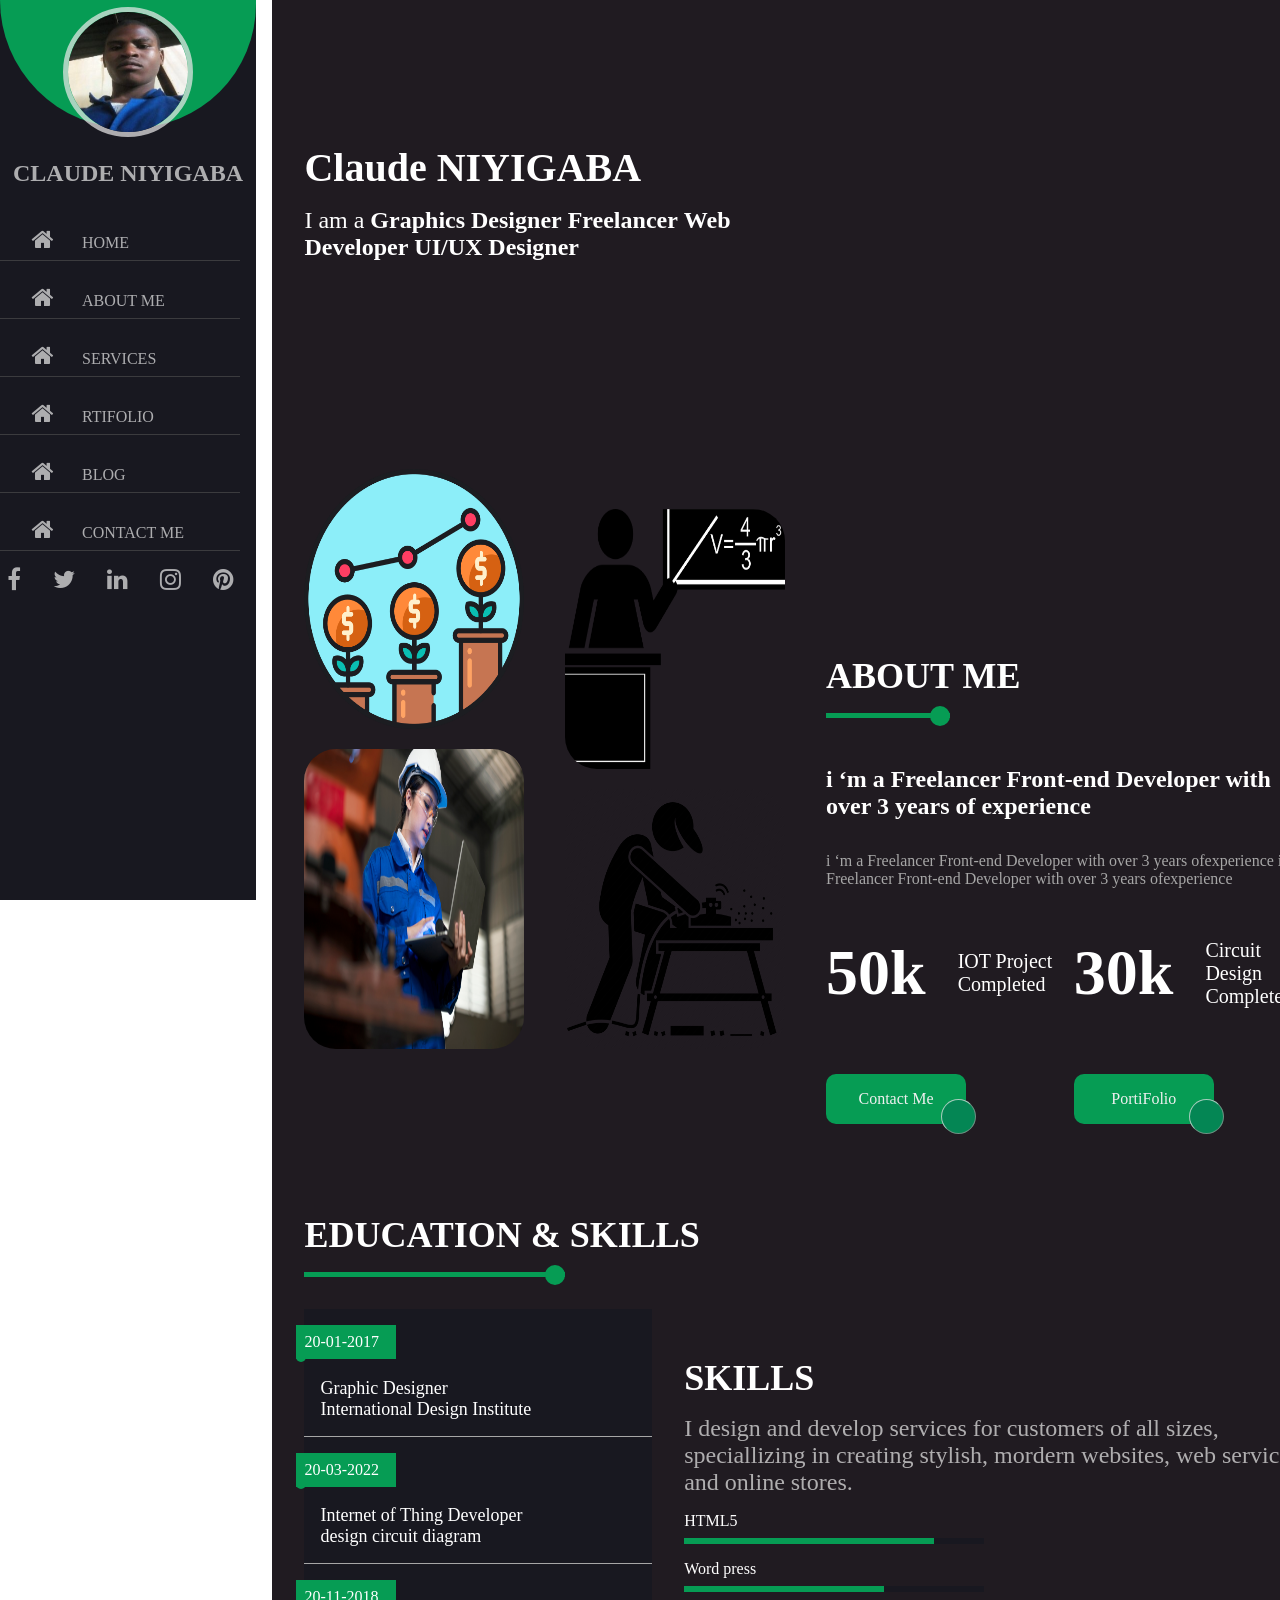
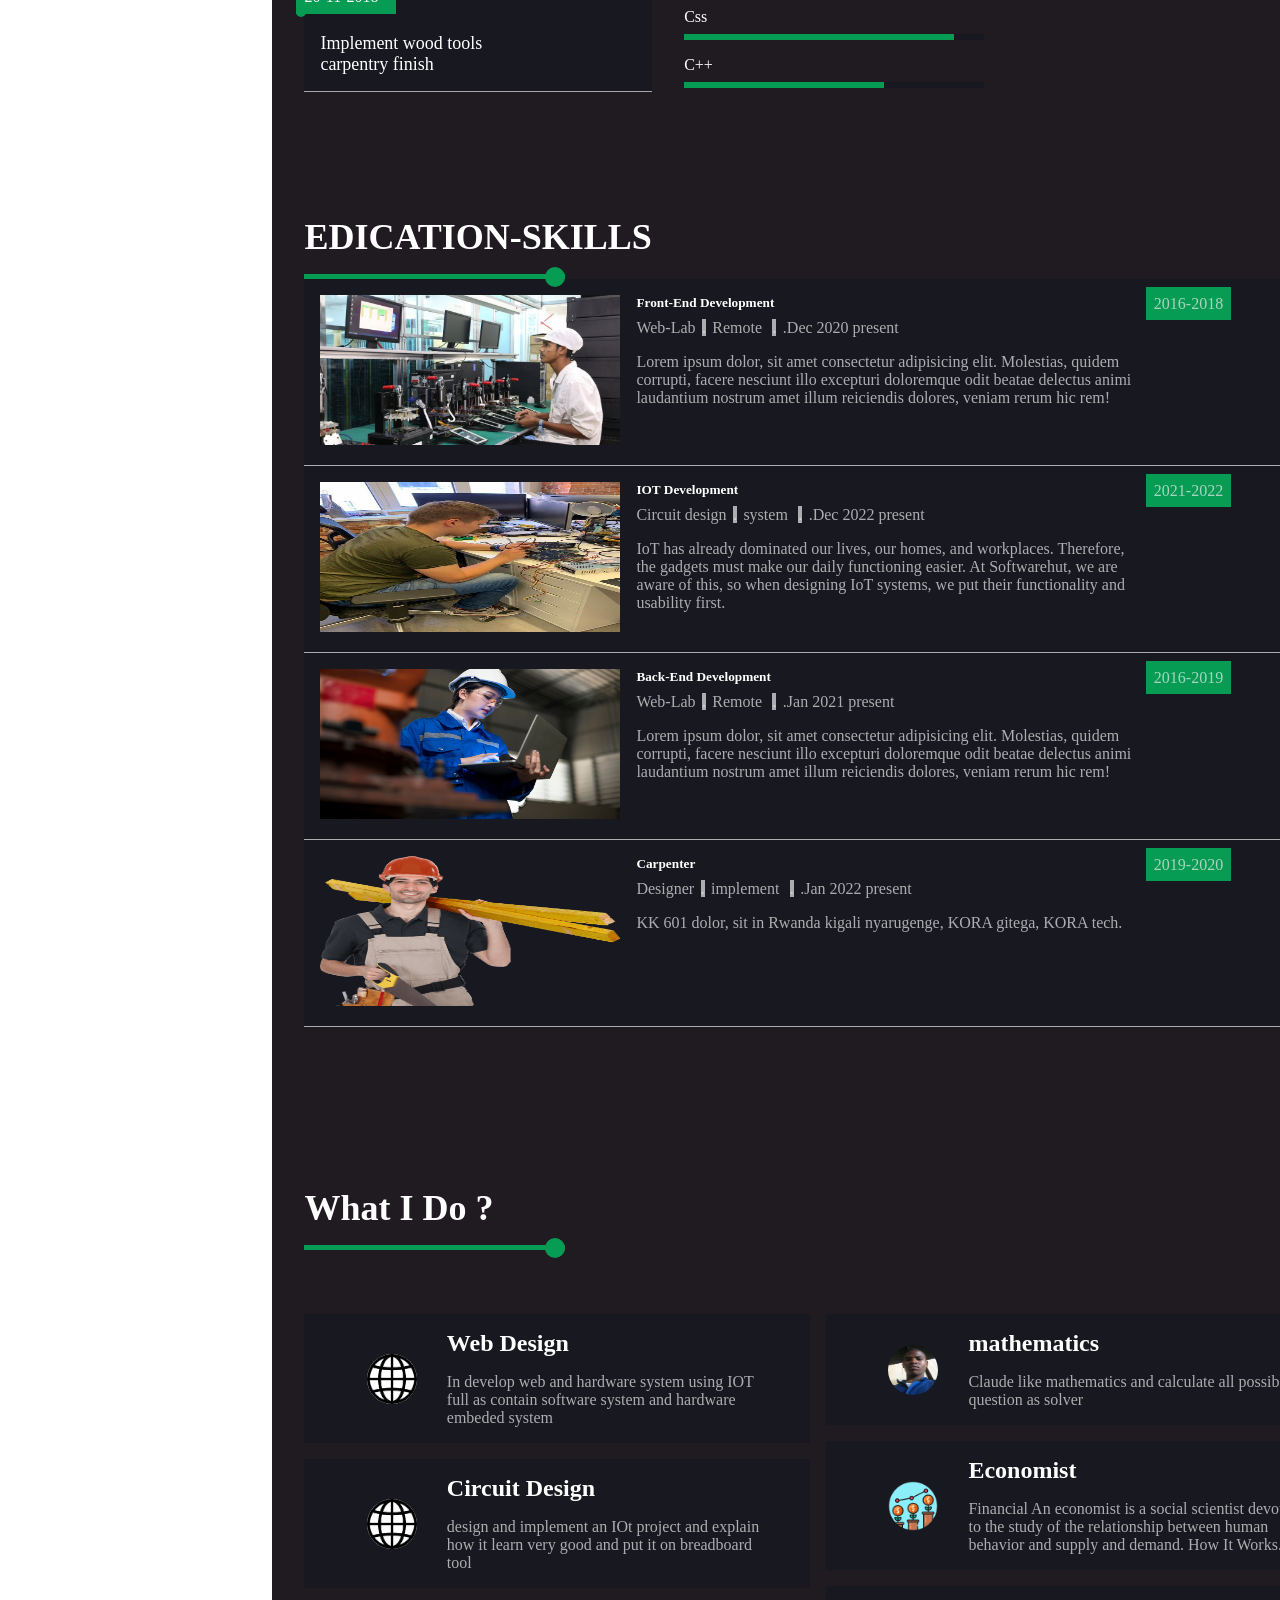
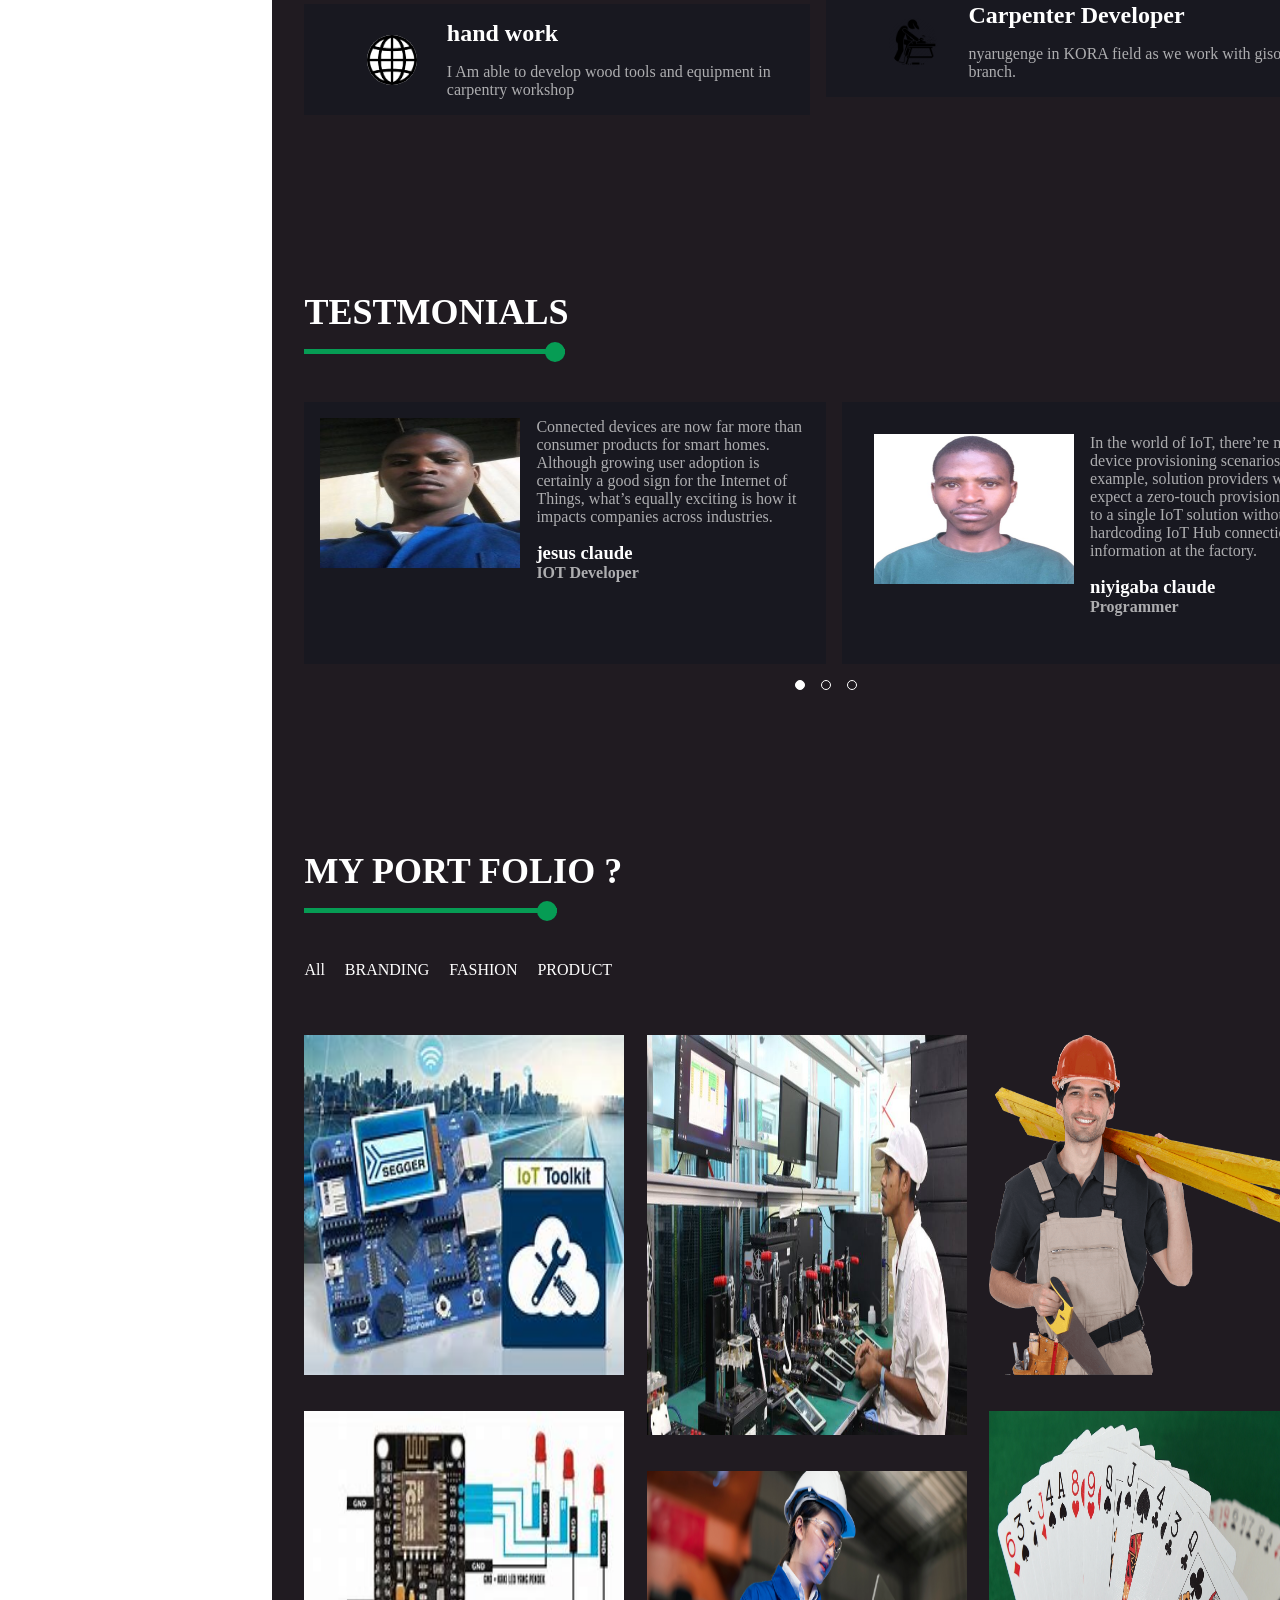
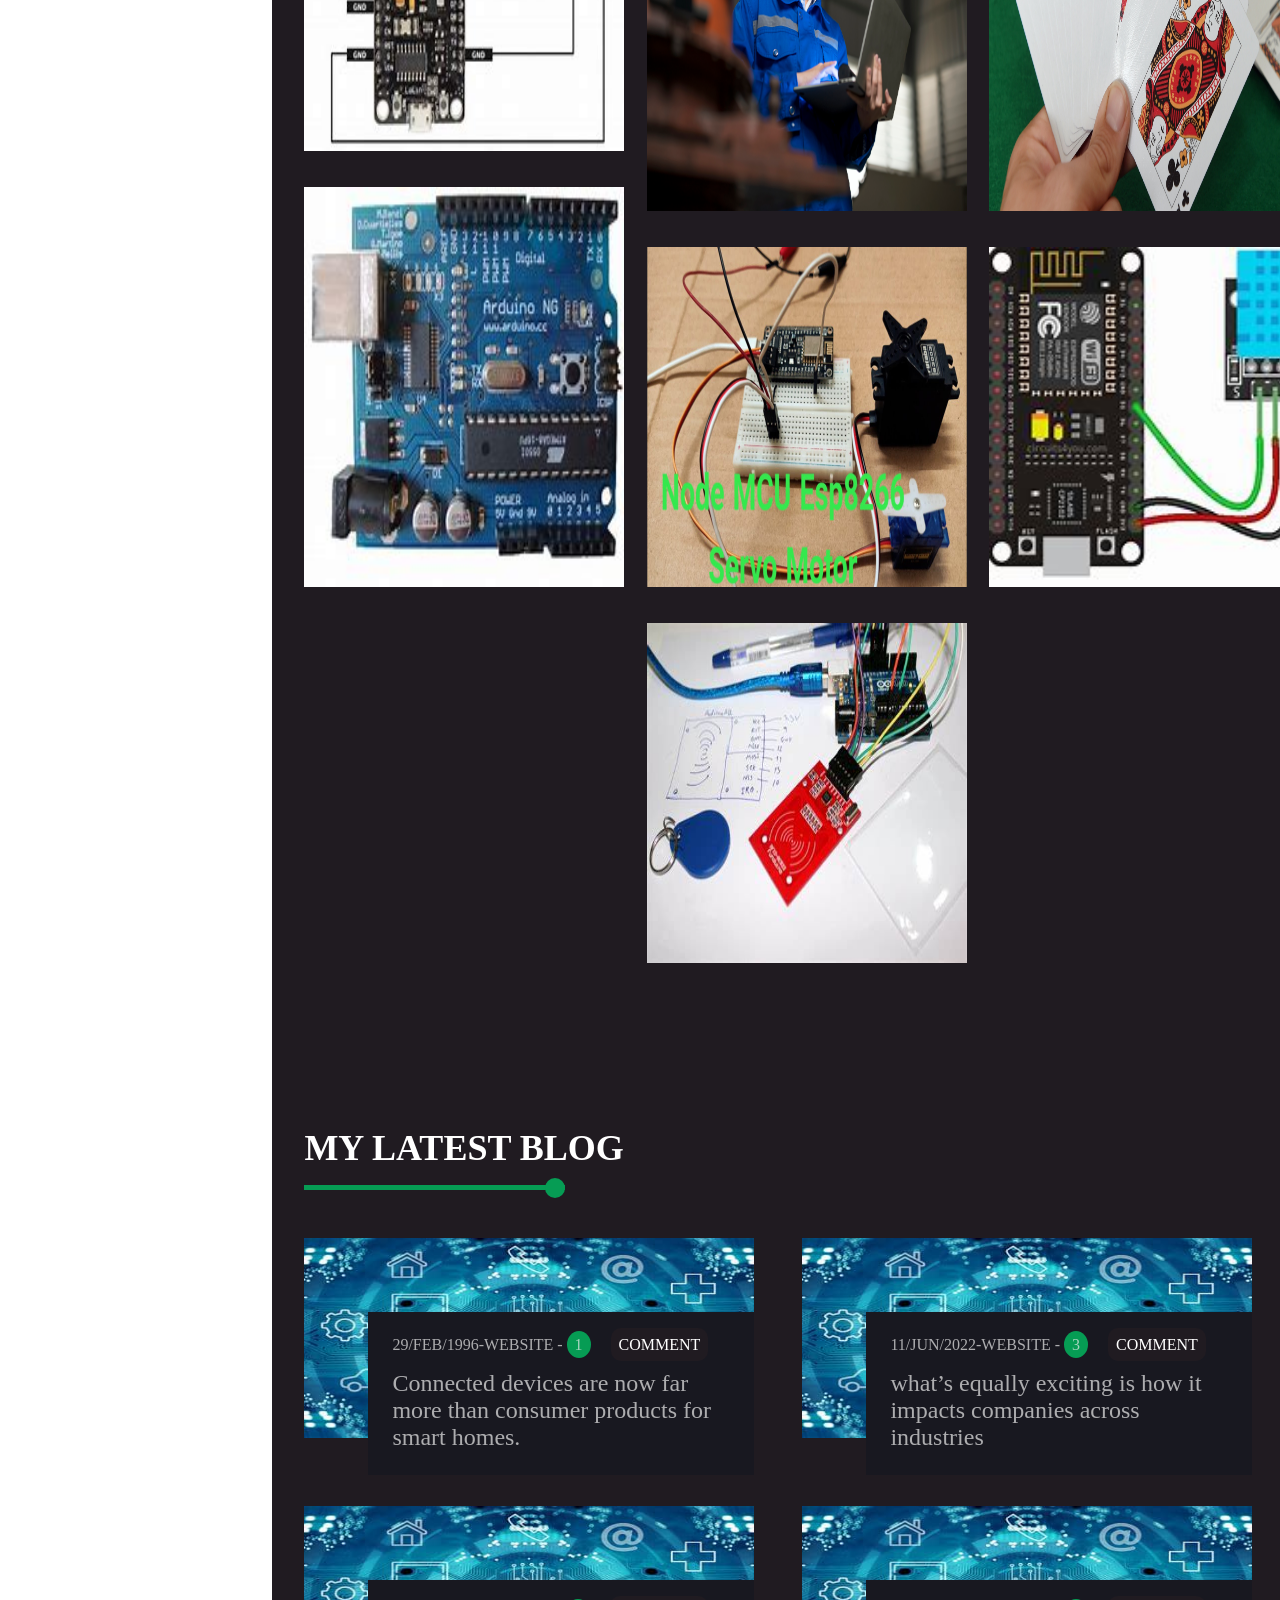
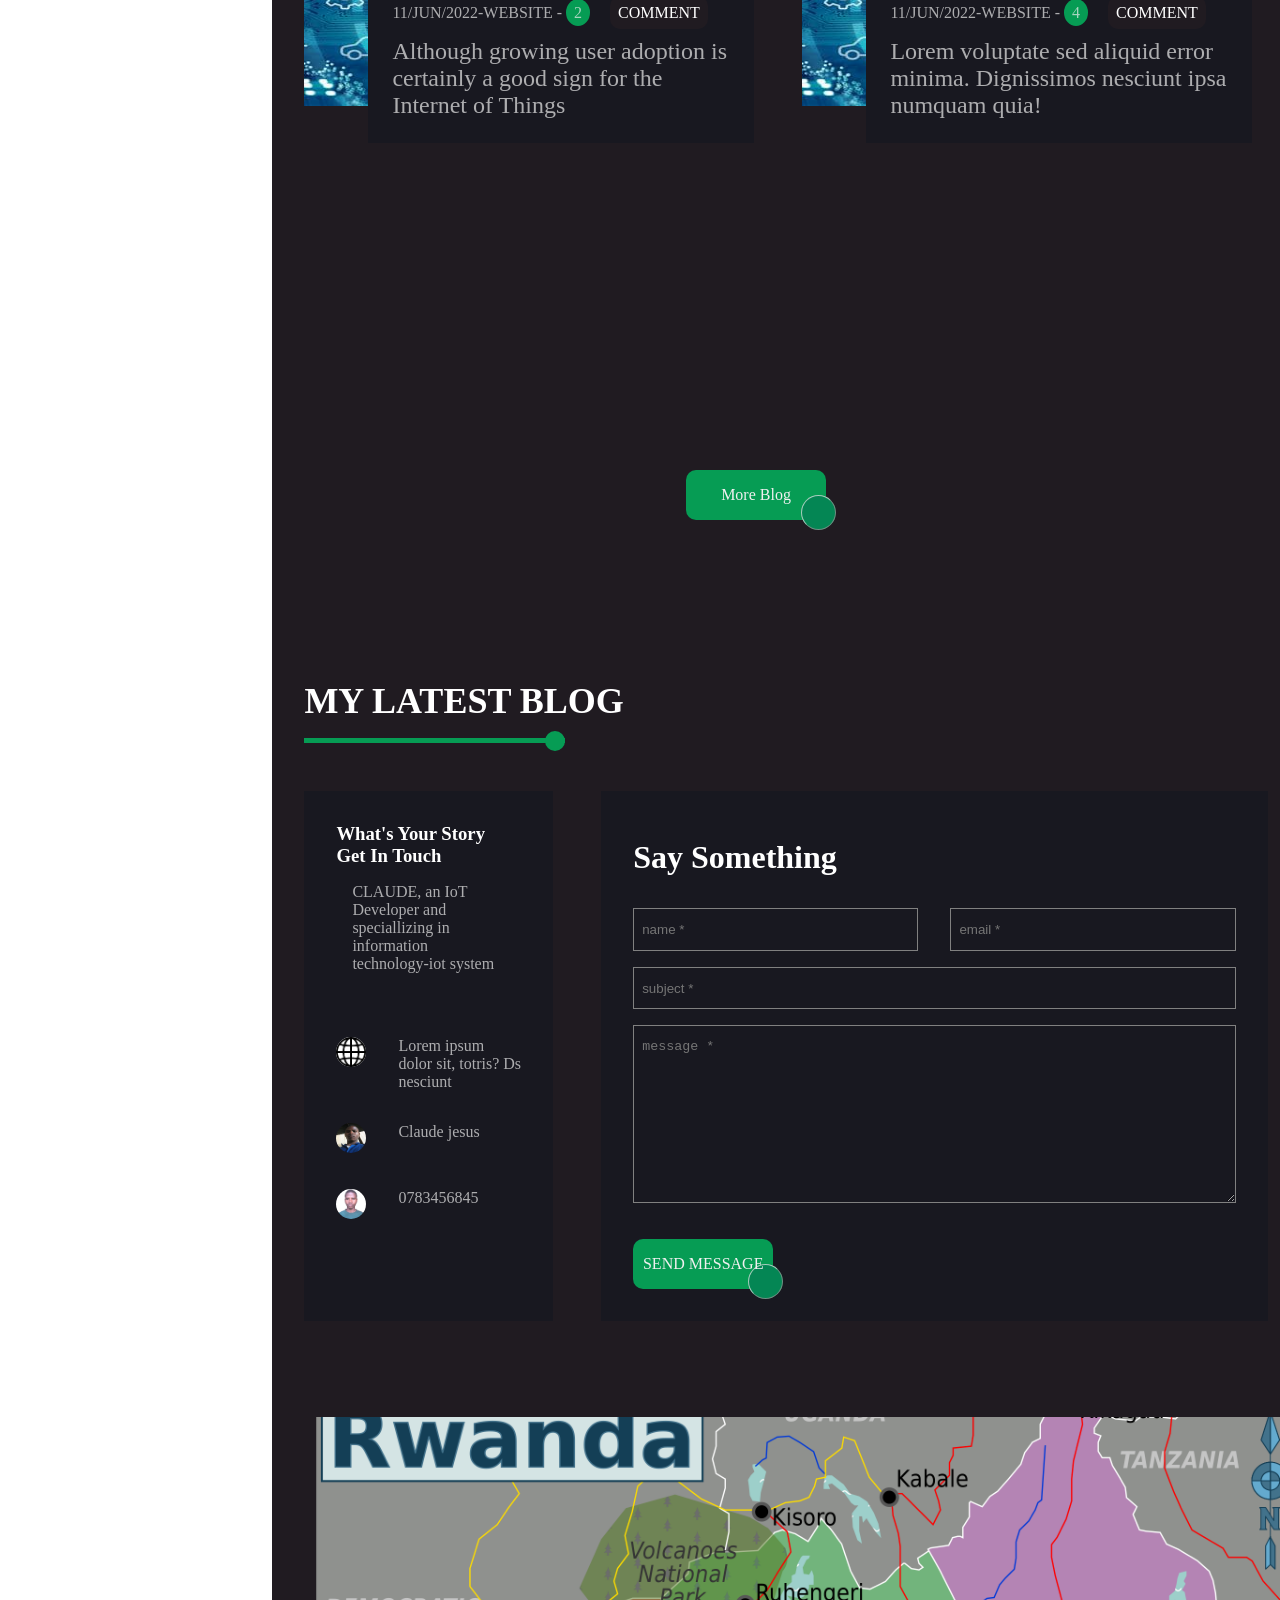
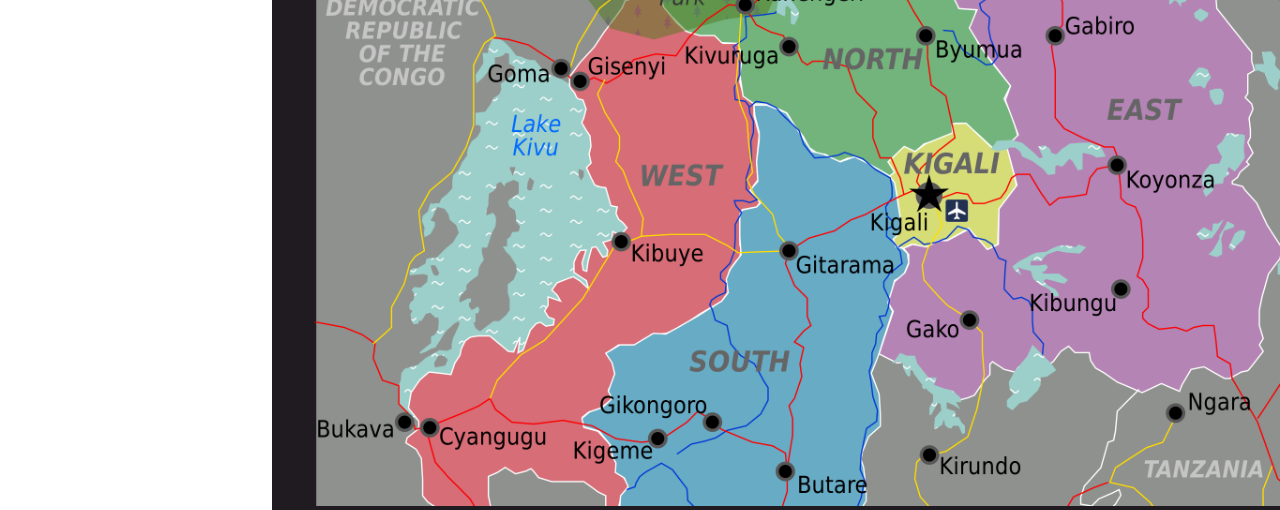
==== commit deb05437: "css update" ====
--- a/index.html
+++ b/index.html
@@ -71,6 +71,7 @@
             </div>
         </nav>
         </aside>
+    
         <section class="main___content">
              <!-- Home Section -->
             <section class="home--section" id="home___page">
@@ -639,7 +640,7 @@
                     </div>
                     <div class="buttonsContainer">
                       
-                        <button class=" button" role="button">Send </button>
+                        <button class=" button" role="button">SEND MESSAGE</button>
                 
                     </div>
 
@@ -657,7 +658,7 @@
            </section>
 
 
-    </section>
+    </section> 
 </body>
 <script src="./index.js"></script>
 
--- a/style.css
+++ b/style.css
@@ -79,7 +79,7 @@
  width: 100%;
  height: 100vh;
  gap: 3rem;
- background-color:rgb(69, 45, 128);
+ /* background-color:rgb(69, 45, 128); */
 }
 
 /*Side bar Container */
@@ -161,15 +161,14 @@
   padding: 0.5rem;
 }
 
-/*HOME SECTION CSS
-===================================================
-===========================================================*/
+/*HOME SECTION CSS/
 /*HOME Left Side Css Design*/
 .main___content {
-  width: 80%;
+  width: 83%;
   scroll-behavior: none;
   padding-left: 2.5%;
-  margin-left: 22rem;
+  margin-left: 17rem;
+  /* margin-right: 0%; */
   
   background-color: var(--bg__dark_secondary);
 }
@@ -775,6 +774,6 @@
   margin-top: 6rem;
 }
 .mapContentContainer img{
-  width: 100%;
+  width: 115%;
  
 }
